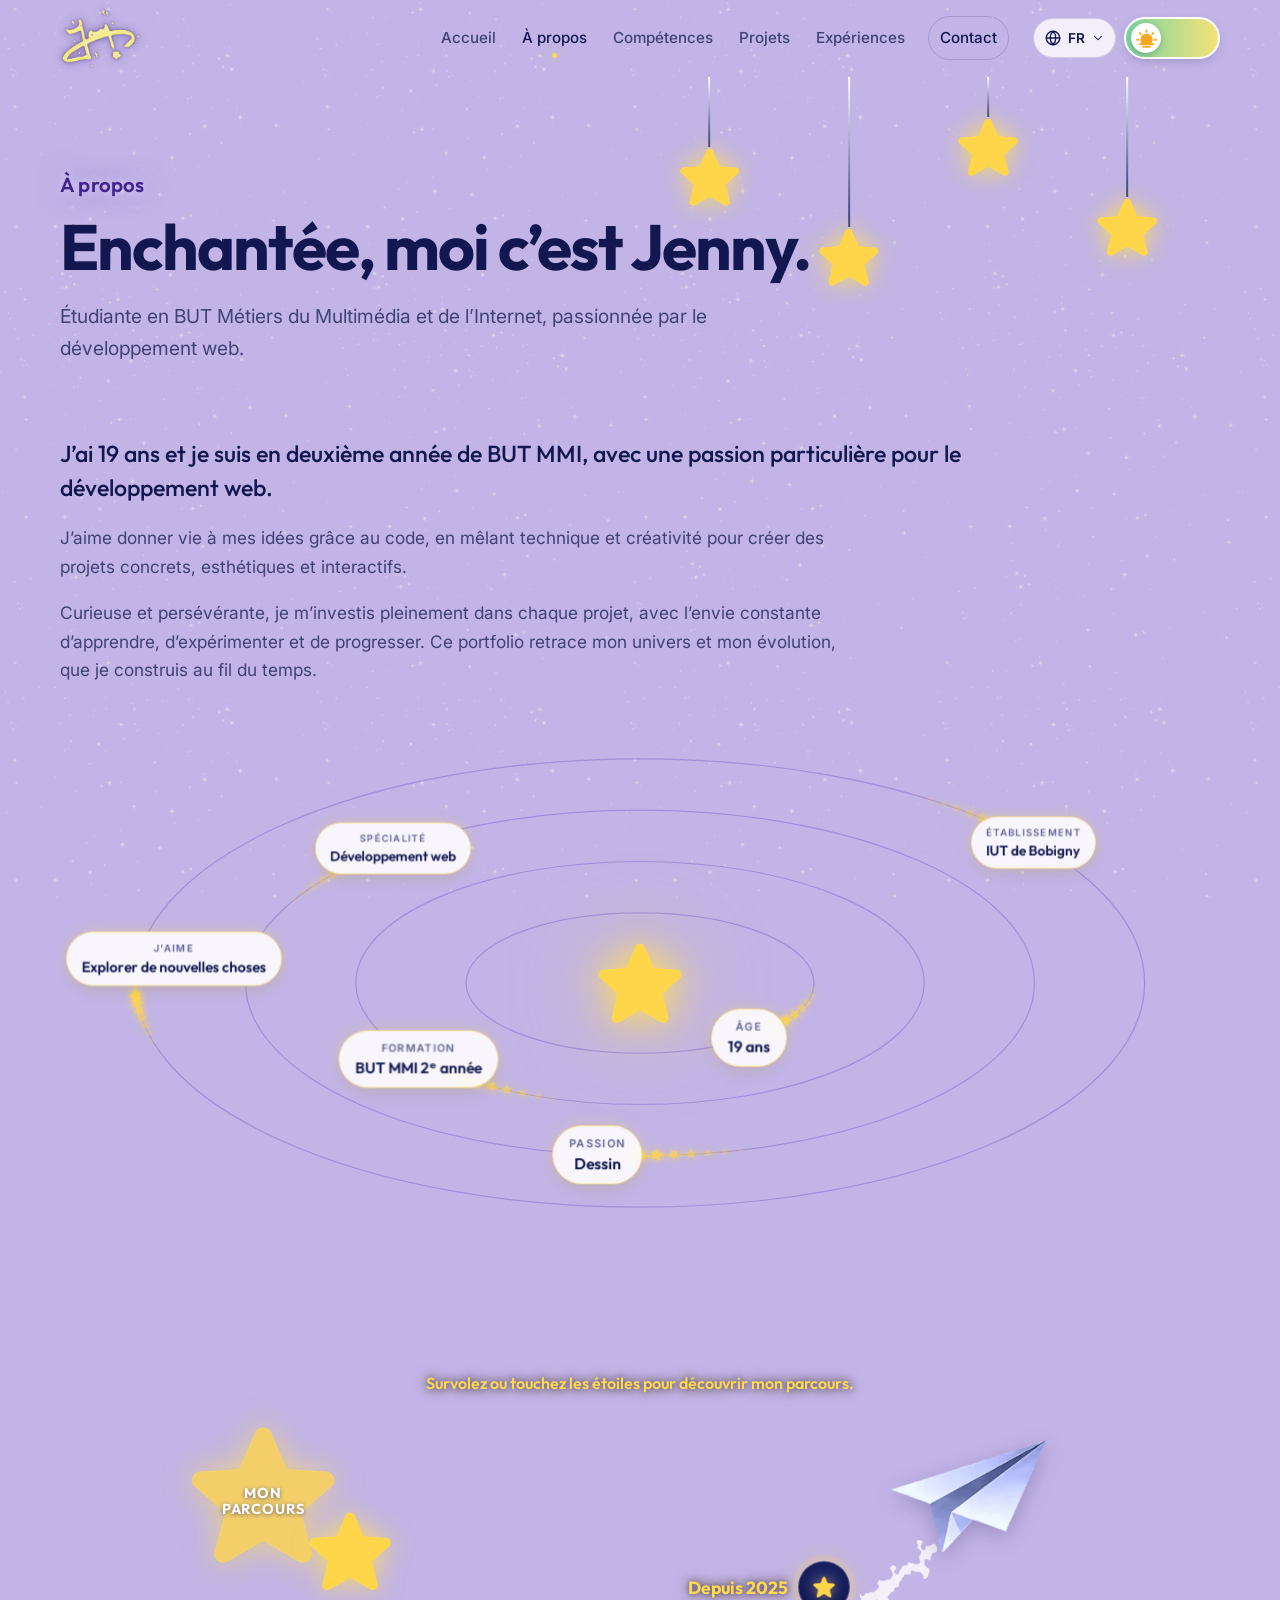
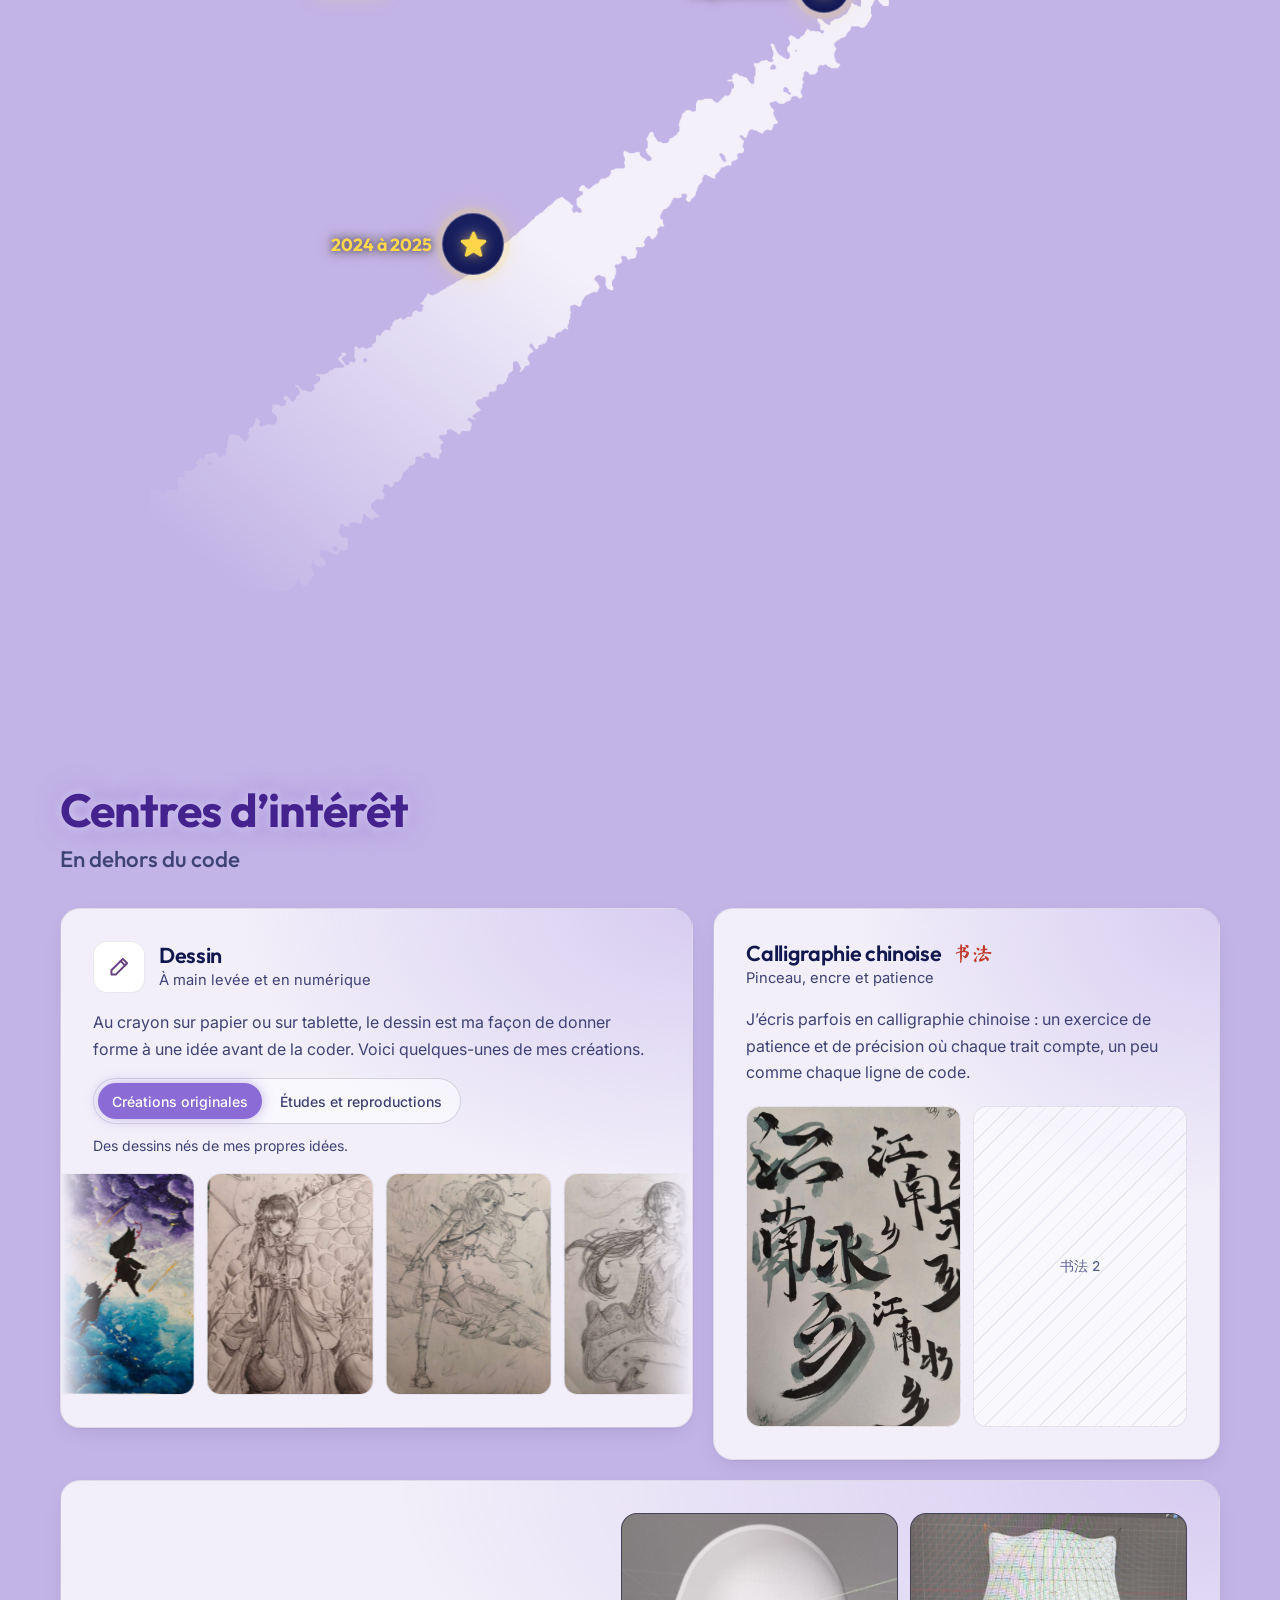
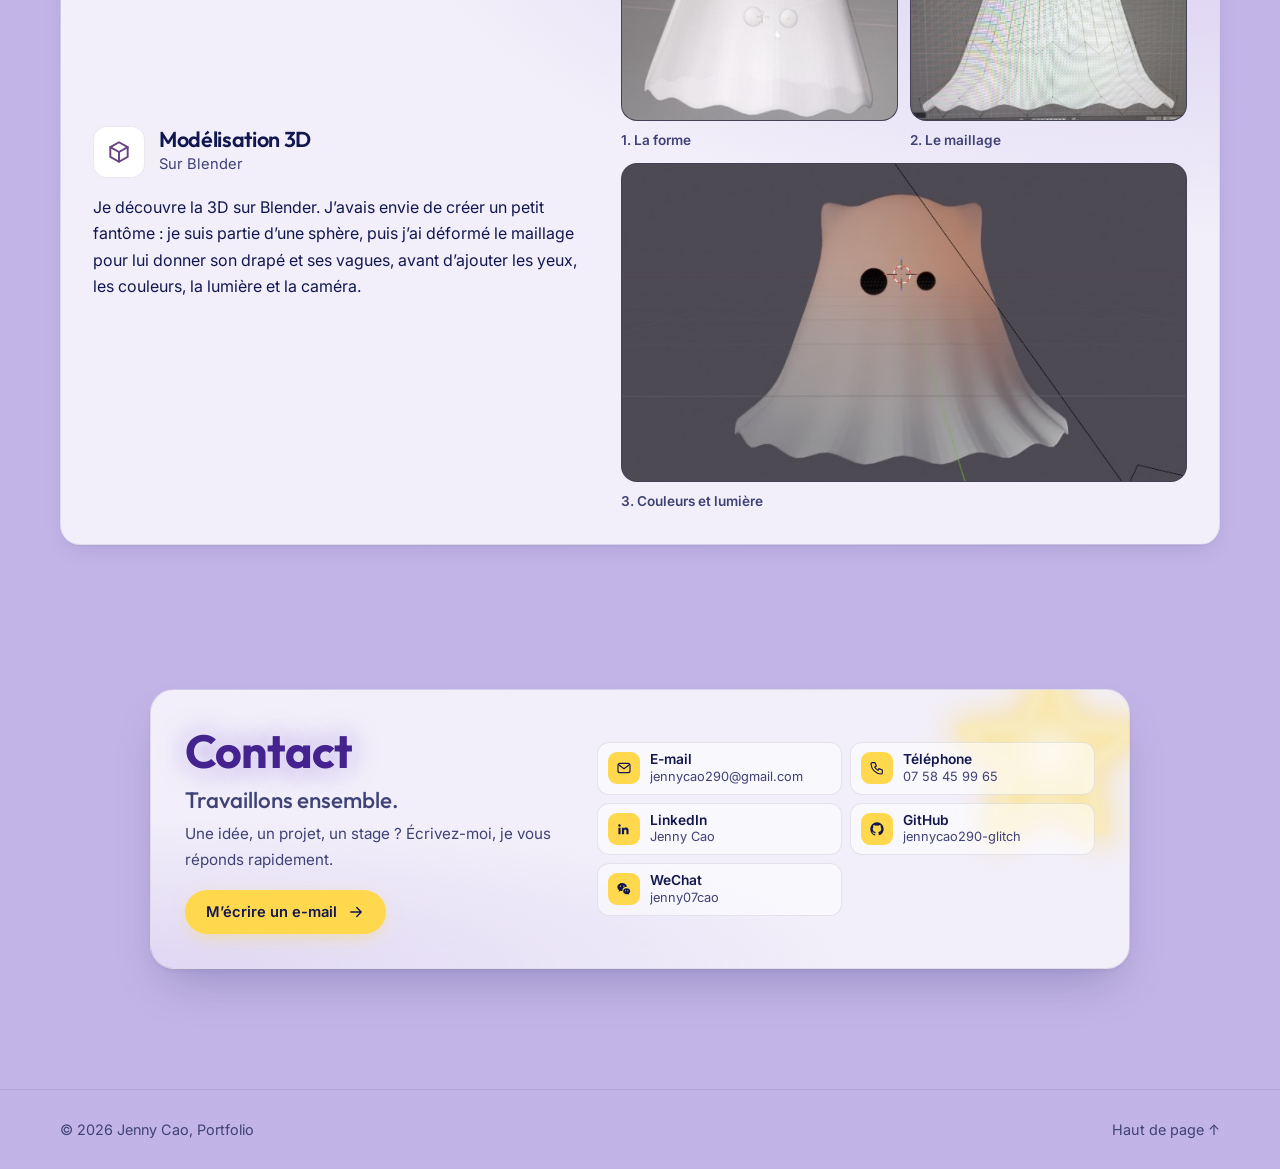
==== nouvportfolio/moi.html @ b8921e85 "first commit" ====
<!doctype html>
<html lang="fr" id="top">
<head>
<meta charset="utf-8">
<meta name="viewport" content="width=device-width, initial-scale=1">
<title data-i18n="title.moi">À propos | Jenny Cao</title>
<meta name="description" content="Qui est Jenny Cao : parcours, formation BUT MMI et motivations.">
<meta name="theme-color" content="#12184f">
<link rel="icon" href="images/favicon.svg" type="image/svg+xml">
<link rel="preconnect" href="https://fonts.googleapis.com"><link rel="preconnect" href="https://fonts.gstatic.com" crossorigin>
<link rel="stylesheet" href="https://fonts.googleapis.com/css2?family=Inter:wght@400;500;600&family=Outfit:wght@500;600;700&display=swap">
<link rel="stylesheet" href="https://fonts.googleapis.com/css2?family=Ma+Shan+Zheng&text=%E4%B9%A6%E6%B3%95&display=swap">
<link rel="stylesheet" href="css/base.css">
<link rel="stylesheet" href="css/a-propos-de-moi.css">
<script>try{var t=localStorage.getItem('jenny-theme');if(t)document.documentElement.setAttribute('data-theme',t)}catch(e){}</script>
</head>
<body>
<nav class="bottom-nav" aria-label="Menu"><a class="bn-home" href="index.html" aria-label="Accueil"><svg viewBox="0 0 24 24" aria-hidden="true"><path d="M3.5 11 12 4l8.5 7"/><path d="M5.5 9.5V20h5v-5.5h3V20h5V9.5"/></svg></a><a href="moi.html" aria-current=page><span data-i18n="nav.about">À propos</span></a><a href="competences.html"><span data-i18n="nav.skills">Compétences</span></a><a href="projets.html"><span data-i18n="nav.projects">Projets</span></a><a href="experiences.html"><span data-i18n="nav.xp">Expériences</span></a></nav><a class="skip" href="#contenu" data-i18n="a11y.skip">Aller au contenu</a>
<header class="site-header">
  <div class="container bar">
    <a class="brand" href="index.html" aria-label="Jenny Cao | accueil"><img class="logo" src="images/logo.png" alt="Jenny" width="72" height="53"><span class="brand-name sr">Jenny Cao</span><span class="brand-role" data-i18n="brand.role">Développeuse web</span></a>
    <nav class="nav" id="nav" aria-label="Navigation principale"><a href="index.html"><span data-i18n="nav.home">Accueil</span></a><a href="moi.html" aria-current="page"><span data-i18n="nav.about">À propos</span></a><a href="competences.html"><span data-i18n="nav.skills">Compétences</span></a><a href="projets.html"><span data-i18n="nav.projects">Projets</span></a><a href="experiences.html"><span data-i18n="nav.xp">Expériences</span></a><a class="nav-cta" href="#contact"><span data-i18n="nav.contact">Contact</span></a></nav>
    <div class="actions">
      <div class="lang">
        <button class="icon-btn lang-btn" type="button" aria-haspopup="true" aria-expanded="false" aria-label="Langue"><svg class="ic" viewBox="0 0 24 24" aria-hidden="true"><circle cx="12" cy="12" r="9"/><path d="M3 12h18M12 3c2.5 2.6 3.8 5.6 3.8 9s-1.3 6.4-3.8 9c-2.5-2.6-3.8-5.6-3.8-9S9.5 5.6 12 3Z"/></svg><span class="lang-code">FR</span><svg class="ic caret" viewBox="0 0 24 24" aria-hidden="true"><path d="m6 9 6 6 6-6"/></svg></button>
        <ul class="lang-menu" role="menu" hidden>
          <li role="none"><button type="button" role="menuitemradio" data-lang="fr" aria-checked="true">Français</button></li>
          <li role="none"><button type="button" role="menuitemradio" data-lang="en" aria-checked="false">English</button></li>
          <li role="none"><button type="button" role="menuitemradio" data-lang="zh" aria-checked="false">中文</button></li>
        </ul>
      </div>
      <button class="toggle theme-btn" type="button" aria-label="Changer de thème"><span class="knob"></span></button>
      <button class="icon-btn burger" type="button" aria-controls="nav" aria-expanded="false" aria-label="Menu"><span></span><span></span></button>
    </div>
  </div>
</header>
<main id="contenu">
<section class="page-head">
  <div class="hangs "><button class="hang" type="button" style="left:56%;--h:70px" aria-expanded="false" aria-label="Étoile 1"><span class="line"></span><img class="hs" src="images/etoile.png" alt="" aria-hidden="true"><span class="bubble" data-i18n="phrase.0">Le ciel est un programme infini dont les étoiles sont les lignes de code.</span></button><button class="hang" type="button" style="left:68%;--h:150px" aria-expanded="false" aria-label="Étoile 2"><span class="line"></span><img class="hs" src="images/etoile.png" alt="" aria-hidden="true"><span class="bubble" data-i18n="phrase.1">Au cœur du néant, une seule ligne de code suffit à donner naissance à l’infini.</span></button><button class="hang" type="button" style="left:80%;--h:40px" aria-expanded="false" aria-label="Étoile 3"><span class="line"></span><img class="hs" src="images/etoile.png" alt="" aria-hidden="true"><span class="bubble" data-i18n="phrase.2">Chaque étoile est un pixel dans le code de l’univers.</span></button><button class="hang" type="button" style="left:92%;--h:120px" aria-expanded="false" aria-label="Étoile 4"><span class="line"></span><img class="hs" src="images/etoile.png" alt="" aria-hidden="true"><span class="bubble" data-i18n="phrase.3">while (universe) { create_stars(); } La création n’a jamais cessé.</span></button></div>
  <div class="container">
    <p class="eyebrow"><span data-i18n="m.eyebrow">À propos</span></p>
    <h1><span data-i18n="m.title">Enchantée, moi c’est Jenny.</span></h1>
    <p class="lead"><span data-i18n="m.lead">Étudiante en BUT Métiers du Multimédia et de l’Internet, passionnée par le développement web.</span></p>
  </div>
</section>

<section class="section tight">
  <div class="container about">
    <div class="about-txt reveal">
      <p data-i18n="m.p1">J’ai 19 ans et je suis en deuxième année de BUT MMI, avec une passion particulière pour le développement web.</p>
      <p data-i18n="m.p2">J’aime donner vie à mes idées grâce au code, en mêlant technique et créativité pour créer des projets concrets, esthétiques et interactifs.</p>
      <p data-i18n="m.p3">Curieuse et persévérante, je m’investis pleinement dans chaque projet, avec l’envie constante d’apprendre, d’expérimenter et de progresser. Ce portfolio retrace mon univers et mon évolution, que je construis au fil du temps.</p>
      <div class="orbit-sys"><svg class="orbits" aria-hidden="true"></svg><img class="sun" src="images/etoile.png" alt="" aria-hidden="true"><ul class="orbiters"><li class="orbiter o0" data-o="0" data-p="0"><span data-i18n="m.f1l">Âge</span><strong data-i18n="m.f1v">19 ans</strong></li><li class="orbiter o1" data-o="1" data-p="1"><span data-i18n="m.f2l">Formation</span><strong data-i18n="m.f2v">BUT MMI 2ᵉ année</strong></li><li class="orbiter o2" data-o="2" data-p="2"><span data-i18n="m.f3l">Spécialité</span><strong data-i18n="m.f3v">Développement web</strong></li><li class="orbiter o3" data-o="3" data-p="3"><span data-i18n="m.f4l">Établissement</span><strong>IUT de Bobigny</strong></li><li class="orbiter o4" data-o="2" data-p="0.5"><span data-i18n="m.f5l">Passion</span><strong data-i18n="m.f5v">Dessin</strong></li><li class="orbiter o5" data-o="3" data-p="1.5"><span data-i18n="m.f6l">J’aime</span><strong data-i18n="m.f6v">Explorer de nouvelles choses</strong></li></ul></div>
    </div>
  </div>
</section>

<section class="section parcours">
  <div class="container">
    <p class="scene-hint reveal"><span data-i18n="m.hint">Survolez ou touchez les étoiles pour découvrir mon parcours.</span></p>
    <div class="scene reveal">
      <div class="stage">
      <img class="trail" src="images/fumee.png" alt="" aria-hidden="true">
      <div class="big-star" aria-hidden="true"><img src="images/etoile.png" alt=""><span><span data-i18n="m.ph2">Mon<br>parcours</span></span></div>
      <img class="deco" src="images/etoile.png" alt="" aria-hidden="true">
      <button class="stop s1" type="button" aria-expanded="false" aria-controls="pop1"><span class="dot"><img class="ic-star" src="images/etoile.png" alt="" aria-hidden="true"></span><em>2024 à 2025</em></button>
      <button class="stop s2" type="button" aria-expanded="false" aria-controls="pop2"><span class="dot"><img class="ic-star" src="images/etoile.png" alt="" aria-hidden="true"></span><em><span data-i18n="m.d1">Depuis 2025</span></em></button>
      <img class="plane" src="images/avion.png" alt="" aria-hidden="true">
      </div>

      <article class="pop p1" id="pop1">
        <img class="pop-img" src="images/lycee.jpg" alt="Lycée Saint-Benoist de l’Europe" loading="lazy">
        <div class="pop-card">
          <p class="t-date">2024 à 2025</p>
          <h3><span data-i18n="m.e2t">Baccalauréat STMG, spécialité SIG</span></h3>
          <p class="t-place">Lycée Saint-Benoist de l’Europe</p>
          <p data-i18n="m.e2d">Une première approche du développement, des bases de données et des systèmes informatiques, complétée par la découverte du management et de la gestion d’entreprise.</p>
          <a class="link" href="https://www.saintbenoist.fr/" target="_blank" rel="noopener"><span data-i18n="m.site2">Site du lycée</span><svg class="ic" viewBox="0 0 24 24" aria-hidden="true"><path d="M14 4h6v6M20 4l-9 9M18 14v5a1 1 0 0 1-1 1H5a1 1 0 0 1-1-1V7a1 1 0 0 1 1-1h5"/></svg></a>
        </div>
      </article>
      <article class="pop p2" id="pop2">
        <img class="pop-img" src="images/universite.jpg" alt="Campus de l’IUT de Bobigny" loading="lazy">
        <div class="pop-card">
          <p class="t-date"><span data-i18n="m.d1b">Depuis 2025</span></p>
          <h3><span data-i18n="m.e1t">BUT MMI, parcours Développement web</span></h3>
          <p class="t-place">IUT de Bobigny · Université Sorbonne Paris Nord</p>
          <p data-i18n="m.e1d">Du code aux pixels, le BUT MMI explore le développement web, le design et la création numérique pour transformer des idées en expériences interactives. Je me spécialise aujourd’hui dans le parcours Développement web.</p>
          <a class="link" href="https://mmi.iut-bobigny.univ-paris13.fr/site/" target="_blank" rel="noopener"><span data-i18n="m.site">Site de la formation</span><svg class="ic" viewBox="0 0 24 24" aria-hidden="true"><path d="M14 4h6v6M20 4l-9 9M18 14v5a1 1 0 0 1-1 1H5a1 1 0 0 1-1-1V7a1 1 0 0 1 1-1h5"/></svg></a>
        </div>
      </article>
    </div>
  </div>
</section>

<section class="section" id="interets">
  <div class="container">
    <div class="sec-head reveal">
      <p class="eyebrow"><span data-i18n="i.eye">Centres d’intérêt</span></p>
      <h2><span data-i18n="i.h">En dehors du code</span></h2>
    </div>
    <div class="hobbies">
      <article class="card hobby reveal">
        <div class="hb-head">
          <span class="hb-ico pencil" aria-hidden="true"><svg viewBox="0 0 24 24"><path d="M15.5 4.5l4 4L9 19H5v-4L15.5 4.5Z"/><path d="M13.5 6.5l4 4"/></svg></span>
          <div><h3><span data-i18n="i.d1t">Dessin</span></h3><p class="muted"><span data-i18n="i.d1s">À main levée et en numérique</span></p></div>
        </div>
        <p data-i18n="i.d1p">Au crayon sur papier ou sur tablette, le dessin est ma façon de donner forme à une idée avant de la coder. Voici quelques-unes de mes créations.</p>
        <div class="draw-tabs" role="tablist" aria-label="Catégories de dessins">
          <button type="button" role="tab" aria-selected="true" data-cat="orig"><span data-i18n="i.cat1">Créations originales</span></button>
          <button type="button" role="tab" aria-selected="false" data-cat="etude"><span data-i18n="i.cat2">Études et reproductions</span></button>
        </div>
        <p class="draw-note muted" data-for="orig"><span data-i18n="i.n1">Des dessins nés de mes propres idées.</span></p>
        <p class="draw-note muted" data-for="etude" hidden><span data-i18n="i.n2">Des dessins refaits d’après des œuvres trouvées en ligne, pour m’entraîner.</span></p>
        <div class="marquee" data-cat="orig"><div class="mq-track"><figure class="art"><span class="art-ph">Création 1</span><img src="images/dessins/originaux/dessin-1.jpg" alt="Création 1" loading="lazy" onerror="this.remove()"></figure><figure class="art"><span class="art-ph">Création 2</span><img src="images/dessins/originaux/dessin-2.jpg" alt="Création 2" loading="lazy" onerror="this.remove()"></figure><figure class="art"><span class="art-ph">Création 3</span><img src="images/dessins/originaux/dessin-3.jpg" alt="Création 3" loading="lazy" onerror="this.remove()"></figure><figure class="art"><span class="art-ph">Création 4</span><img src="images/dessins/originaux/dessin-4.jpg" alt="Création 4" loading="lazy" onerror="this.remove()"></figure><figure class="art"><span class="art-ph">Création 5</span><img src="images/dessins/originaux/dessin-5.jpg" alt="Création 5" loading="lazy" onerror="this.remove()"></figure><figure class="art"><span class="art-ph">Création 6</span><img src="images/dessins/originaux/dessin-6.jpg" alt="Création 6" loading="lazy" onerror="this.remove()"></figure><figure class="art"><span class="art-ph">Création 7</span><img src="images/dessins/originaux/dessin-7.jpg" alt="Création 7" loading="lazy" onerror="this.remove()"></figure><figure class="art"><span class="art-ph">Création 8</span><img src="images/dessins/originaux/dessin-8.jpg" alt="Création 8" loading="lazy" onerror="this.remove()"></figure><figure class="art"><span class="art-ph">Création 9</span><img src="images/dessins/originaux/dessin-9.jpg" alt="Création 9" loading="lazy" onerror="this.remove()"></figure><figure class="art"><span class="art-ph">Création 10</span><img src="images/dessins/originaux/dessin-10.jpg" alt="Création 10" loading="lazy" onerror="this.remove()"></figure><figure class="art"><span class="art-ph">Création 11</span><img src="images/dessins/originaux/dessin-11.jpg" alt="Création 11" loading="lazy" onerror="this.remove()"></figure><figure class="art"><span class="art-ph">Création 12</span><img src="images/dessins/originaux/dessin-12.jpg" alt="Création 12" loading="lazy" onerror="this.remove()"></figure><figure class="art"><span class="art-ph">Création 13</span><img src="images/dessins/originaux/dessin-13.jpg" alt="Création 13" loading="lazy" onerror="this.remove()"></figure></div></div>
        <div class="marquee" data-cat="etude" hidden><div class="mq-track"><figure class="art"><span class="art-ph">Étude 1</span><img src="images/dessins/etudes/dessin-1.jpg" alt="Étude 1" loading="lazy" onerror="this.remove()"></figure><figure class="art"><span class="art-ph">Étude 2</span><img src="images/dessins/etudes/dessin-2.jpg" alt="Étude 2" loading="lazy" onerror="this.remove()"></figure><figure class="art"><span class="art-ph">Étude 3</span><img src="images/dessins/etudes/dessin-3.jpg" alt="Étude 3" loading="lazy" onerror="this.remove()"></figure><figure class="art"><span class="art-ph">Étude 4</span><img src="images/dessins/etudes/dessin-4.jpg" alt="Étude 4" loading="lazy" onerror="this.remove()"></figure><figure class="art"><span class="art-ph">Étude 5</span><img src="images/dessins/etudes/dessin-5.jpg" alt="Étude 5" loading="lazy" onerror="this.remove()"></figure><figure class="art"><span class="art-ph">Étude 6</span><img src="images/dessins/etudes/dessin-6.jpg" alt="Étude 6" loading="lazy" onerror="this.remove()"></figure><figure class="art"><span class="art-ph">Étude 7</span><img src="images/dessins/etudes/dessin-7.jpg" alt="Étude 7" loading="lazy" onerror="this.remove()"></figure><figure class="art"><span class="art-ph">Étude 8</span><img src="images/dessins/etudes/dessin-8.jpg" alt="Étude 8" loading="lazy" onerror="this.remove()"></figure></div></div>
      </article>
      <article class="card hobby callig reveal">
        <div class="hb-head">
          <div><h3><span data-i18n="i.c1t">Calligraphie chinoise</span> <span class="zh-t" lang="zh">书法</span></h3><p class="muted"><span data-i18n="i.c1s">Pinceau, encre et patience</span></p></div>
        </div>
        <p data-i18n="i.c1p">J’écris parfois en calligraphie chinoise : un exercice de patience et de précision où chaque trait compte, un peu comme chaque ligne de code.</p>
        <div class="arts two"><figure class="art"><span class="art-ph">书法 1</span><img src="images/calligraphie/calligraphie-1.jpg" alt="Calligraphie 1" loading="lazy" onerror="this.remove()"></figure><figure class="art"><span class="art-ph">书法 2</span><img src="images/calligraphie/calligraphie-2.jpg" alt="Calligraphie 2" loading="lazy" onerror="this.remove()"></figure></div>
        <span class="big-zh" aria-hidden="true">书法</span>
      </article>
      <article class="card hobby b3d reveal">
        <div class="b3d-txt">
          <div class="hb-head">
            <span class="hb-ico cube" aria-hidden="true"><svg viewBox="0 0 24 24"><path d="M12 3 20 7.5v9L12 21l-8-4.5v-9L12 3Z"/><path d="M4 7.5 12 12l8-4.5M12 12v9"/></svg></span>
            <div><h3><span data-i18n="i.b1t">Modélisation 3D</span></h3><p class="muted"><span data-i18n="i.b1s">Sur Blender</span></p></div>
          </div>
          <p data-i18n="i.b1p">Je découvre la 3D sur Blender. J’avais envie de créer un petit fantôme : je suis partie d’une sphère, puis j’ai déformé le maillage pour lui donner son drapé et ses vagues, avant d’ajouter les yeux, les couleurs, la lumière et la caméra.</p>
          <ul class="tool-list"></ul>
        </div>
        <div class="b3d-gal">
          <figure class="b3d-step"><div class="art"><img src="images/3d/etape-forme.jpg" alt="Première forme du fantôme sur Blender" loading="lazy"></div><figcaption><span data-i18n="i.b3s1">1. La forme</span></figcaption></figure>
          <figure class="b3d-step"><div class="art"><img src="images/3d/etape-maillage.jpg" alt="Maillage du fantôme en mode édition" loading="lazy"></div><figcaption><span data-i18n="i.b3s2">2. Le maillage</span></figcaption></figure>
          <figure class="b3d-step"><div class="art"><img src="images/3d/fantome.jpg" alt="Petit fantôme modélisé sur Blender" loading="lazy"></div><figcaption><span data-i18n="i.b3s3">3. Couleurs et lumière</span></figcaption></figure>
        </div>
      </article>
    </div>
  </div>
</section>
<section class="section contact reveal" id="contact" aria-labelledby="contact-t">
  <div class="container contact-box">
    <div class="contact-intro">
      <p class="eyebrow"><span data-i18n="c.eyebrow">Contact</span></p>
      <h2 id="contact-t"><span data-i18n="c.title">Travaillons ensemble.</span></h2>
      <p class="muted"><span data-i18n="c.lead">Une idée, un projet, un stage ? Écrivez-moi, je vous réponds rapidement.</span></p>
      <a class="btn btn-primary" href="mailto:jennycao290@gmail.com"><span data-i18n="c.cta">M’écrire un e-mail</span><svg class="ic" viewBox="0 0 24 24" aria-hidden="true"><path d="M5 12h14M13 6l6 6-6 6"/></svg></a>
    </div>
    <div class="contact-list"><a class="c-item" href="mailto:jennycao290@gmail.com"><span class="c-ico"><svg viewBox="0 0 24 24" fill="none" stroke="currentColor" stroke-width="1.8" stroke-linecap="round" stroke-linejoin="round" aria-hidden="true"><rect x="3" y="5" width="18" height="14" rx="3"/><path d="m4 7 8 6 8-6"/></svg></span><span class="c-tx"><b data-i18n="c.mail">E-mail</b><span>jennycao290@gmail.com</span></span><span class="c-go"><svg class="ic" viewBox="0 0 24 24" aria-hidden="true"><path d="M5 12h14M13 6l6 6-6 6"/></svg></span></a><a class="c-item" href="tel:+33758459965"><span class="c-ico"><svg viewBox="0 0 24 24" fill="none" stroke="currentColor" stroke-width="1.8" stroke-linecap="round" stroke-linejoin="round" aria-hidden="true"><path d="M5 4h4l2 5-2.5 1.5a11 11 0 0 0 5 5L15 13l5 2v4a2 2 0 0 1-2 2A16 16 0 0 1 3 6a2 2 0 0 1 2-2Z"/></svg></span><span class="c-tx"><b data-i18n="c.tel">Téléphone</b><span>07 58 45 99 65</span></span><span class="c-go"><svg class="ic" viewBox="0 0 24 24" aria-hidden="true"><path d="M5 12h14M13 6l6 6-6 6"/></svg></span></a><a class="c-item" href="https://www.linkedin.com/in/jenny-cao-225264cj0" target="_blank" rel="noopener"><span class="c-ico"><svg viewBox="0 0 24 24" fill="currentColor" aria-hidden="true"><path d="M5.2 8.6a1.9 1.9 0 1 0 0-3.8 1.9 1.9 0 0 0 0 3.8ZM3.6 10h3.2v10H3.6V10Zm5.2 0h3v1.4c.5-.9 1.6-1.7 3.2-1.7 3.2 0 3.8 2.1 3.8 4.9V20h-3.2v-4.8c0-1.2 0-2.6-1.6-2.6s-1.9 1.2-1.9 2.5V20H8.8V10Z"/></svg></span><span class="c-tx"><b>LinkedIn</b><span>Jenny Cao</span></span><span class="c-go"><svg class="ic" viewBox="0 0 24 24" aria-hidden="true"><path d="M5 12h14M13 6l6 6-6 6"/></svg></span></a><a class="c-item" href="https://github.com/jennycao290-glitch" target="_blank" rel="noopener"><span class="c-ico"><svg viewBox="0 0 24 24" fill="currentColor" aria-hidden="true"><path d="M12 2C6.5 2 2 6.6 2 12.2c0 4.5 2.9 8.3 6.8 9.7.5.1.7-.2.7-.5v-1.7c-2.8.6-3.4-1.4-3.4-1.4-.5-1.2-1.1-1.5-1.1-1.5-.9-.6.1-.6.1-.6 1 .1 1.5 1 1.5 1 .9 1.6 2.4 1.1 3 .8.1-.7.4-1.1.6-1.4-2.2-.3-4.6-1.1-4.6-5 0-1.1.4-2 1-2.7-.1-.3-.4-1.3.1-2.7 0 0 .8-.3 2.8 1a9.5 9.5 0 0 1 5 0c1.9-1.3 2.8-1 2.8-1 .5 1.4.2 2.4.1 2.7.6.7 1 1.6 1 2.7 0 3.9-2.4 4.7-4.6 5 .4.3.7.9.7 1.8v2.6c0 .3.2.6.7.5A10.2 10.2 0 0 0 22 12.2C22 6.6 17.5 2 12 2Z"/></svg></span><span class="c-tx"><b>GitHub</b><span>jennycao290-glitch</span></span><span class="c-go"><svg class="ic" viewBox="0 0 24 24" aria-hidden="true"><path d="M5 12h14M13 6l6 6-6 6"/></svg></span></a><div class="c-item"><span class="c-ico"><svg viewBox="0 0 24 24" fill="currentColor" aria-hidden="true"><path d="M9.2 3C5.2 3 2 5.7 2 9.1c0 1.9 1 3.6 2.6 4.7L4 16l2.5-1.3c.8.2 1.7.4 2.7.4h.6c-.1-.4-.2-.8-.2-1.2 0-3 2.8-5.4 6.2-5.4h.6C15.9 5 12.9 3 9.2 3Zm-2.6 3.8a.9.9 0 1 1 0 1.8.9.9 0 0 1 0-1.8Zm5.2 0a.9.9 0 1 1 0 1.8.9.9 0 0 1 0-1.8ZM16 10.8c-3 0-5.3 2-5.3 4.5s2.4 4.5 5.3 4.5c.7 0 1.3-.1 1.9-.3l2 1-.5-1.8c1.2-.8 1.9-2 1.9-3.4 0-2.5-2.3-4.5-5.3-4.5Zm-1.8 2.9a.8.8 0 1 1 0 1.6.8.8 0 0 1 0-1.6Zm3.6 0a.8.8 0 1 1 0 1.6.8.8 0 0 1 0-1.6Z"/></svg></span><span class="c-tx"><b>WeChat</b><span>jenny07cao</span></span></div></div>
  </div>
</section>
</main>
<footer class="site-footer">
  <div class="container foot">
    <p><span data-i18n="f.copy">© 2026 Jenny Cao, Portfolio</span></p>
    <a class="to-top" href="#top"><span data-i18n="f.top">Haut de page</span> ↑</a>
  </div>
</footer>
<script src="js/i18n.js"></script>
<script src="js/main.js"></script>
</body>
</html>
---- nouvportfolio/css/base.css ----
/* =========================================================
   base.css — styles communs à toutes les pages
   Thème : le ciel de Jenny. Jour = lavande lumineuse,
   nuit = bleu nuit profond. Les étoiles jaunes servent d’accent.
   ========================================================= */

/* ---------- Variables (mode jour) ---------- */
:root{
  --sky-1:#9d8fc2; --sky-2:#cfc7e6; --bg:#f6f4fb;
  --surface:rgba(255,255,255,.78); --surface-2:rgba(255,255,255,.55); --surface-solid:#ffffff;
  --border:rgba(18,24,79,.09); --border-2:rgba(18,24,79,.16);
  --ink:#12184f; --muted:#4b5180; --soft:#7a7fa6;
  --star:#ffd84d; --star-ink:#12184f; --star-glow:rgba(255,216,77,.55);
  --accent:#6b4283; --accent-2:#8b6bd6;
  --shadow:0 1px 2px rgba(18,24,79,.05),0 8px 24px -8px rgba(18,24,79,.14);
  --shadow-lg:0 2px 4px rgba(18,24,79,.05),0 24px 48px -16px rgba(18,24,79,.25);
  --stars-op:.35; --header:rgba(246,244,251,.72);
  --code-bg:#12184f; --code-ink:#e8eaff;
  --f-d:'Outfit',system-ui,'Segoe UI',sans-serif;
  --f-b:'Inter',system-ui,'Segoe UI',sans-serif;
  --radius:20px; --radius-sm:12px;
  --container:1160px;
  color-scheme:light;
}
/* ---------- Mode nuit ---------- */
@media (prefers-color-scheme:dark){
  :root:not([data-theme="light"]){
    --sky-1:#0c1146; --sky-2:#1b2163; --bg:#0d1240;
    --surface:rgba(255,255,255,.06); --surface-2:rgba(255,255,255,.04); --surface-solid:#161c56;
    --border:rgba(255,255,255,.1); --border-2:rgba(255,255,255,.18);
    --ink:#eef0ff; --muted:#b4bbe6; --soft:#8890c4;
    --accent:#c6b2ff; --accent-2:#a58bff;
    --shadow:0 1px 2px rgba(0,0,0,.25),0 10px 30px -10px rgba(0,0,0,.5);
    --shadow-lg:0 2px 4px rgba(0,0,0,.25),0 28px 56px -18px rgba(0,0,0,.6);
    --stars-op:.9; --header:rgba(13,18,64,.7);
    --code-bg:#080c33; color-scheme:dark;
  }
}
:root[data-theme="dark"]{
  --sky-1:#0c1146; --sky-2:#1b2163; --bg:#0d1240;
  --surface:rgba(255,255,255,.06); --surface-2:rgba(255,255,255,.04); --surface-solid:#161c56;
  --border:rgba(255,255,255,.1); --border-2:rgba(255,255,255,.18);
  --ink:#eef0ff; --muted:#b4bbe6; --soft:#8890c4;
  --accent:#c6b2ff; --accent-2:#a58bff;
  --shadow:0 1px 2px rgba(0,0,0,.25),0 10px 30px -10px rgba(0,0,0,.5);
  --shadow-lg:0 2px 4px rgba(0,0,0,.25),0 28px 56px -18px rgba(0,0,0,.6);
  --stars-op:.9; --header:rgba(13,18,64,.7);
  --code-bg:#080c33; color-scheme:dark;
}

/* ---------- Base ---------- */
*,*::before,*::after{box-sizing:border-box}
*{margin:0}
html{scroll-behavior:smooth;scroll-padding-top:88px;-webkit-text-size-adjust:100%}
body{
  min-height:100vh;overflow-x:hidden;
  font:400 16px/1.65 var(--f-b);color:var(--ink);
  background:var(--bg) linear-gradient(180deg,var(--sky-1) 0,var(--sky-2) 520px,var(--bg) 1000px) no-repeat;
  -webkit-font-smoothing:antialiased;
  transition:background-color .4s,color .4s;
}
body::before{ /* ciel étoilé */
  content:"";position:fixed;inset:0;z-index:-1;pointer-events:none;
  background:url(../images/fond-etoiles.png) repeat 0 0/620px auto;
  opacity:var(--stars-op);
  -webkit-mask-image:linear-gradient(#000 0,#000 45%,transparent 95%);
          mask-image:linear-gradient(#000 0,#000 45%,transparent 95%);
  transition:opacity .4s;
}
img{max-width:100%;display:block}
a{color:inherit;text-decoration:none}
button{font:inherit;color:inherit}
h1,h2,h3,h4{font-family:var(--f-d);font-weight:600;line-height:1.15;letter-spacing:-.015em}
h1{font-size:clamp(2.3rem,5.2vw,4rem);font-weight:700;letter-spacing:-.03em}
h2{font-size:clamp(1.6rem,3vw,2.25rem)}
h3{font-size:1.2rem}
p{text-wrap:pretty}
em{font-style:normal}
:focus-visible{outline:2px solid var(--accent-2);outline-offset:3px;border-radius:8px}
::selection{background:var(--star);color:var(--star-ink)}

.container{width:min(var(--container),100% - 48px);margin-inline:auto}
.muted{color:var(--muted)}
.section{padding:clamp(56px,8vw,96px) 0}
.section.tight{padding-top:8px}

.skip{position:absolute;left:16px;top:-60px;z-index:100;background:var(--star);color:var(--star-ink);padding:10px 16px;border-radius:10px;font-weight:600}
.skip:focus{top:12px}

/* icônes */
.ic{width:18px;height:18px;flex:none;fill:none;stroke:currentColor;stroke-width:1.8;stroke-linecap:round;stroke-linejoin:round}
.ic-star{width:1em;height:1em;flex:none;object-fit:contain;filter:drop-shadow(0 0 6px var(--star-glow))}

/* ---------- Petits éléments ---------- */
.eyebrow{display:inline-flex;align-items:center;gap:.55rem;margin-bottom:14px;
  font:600 .78rem/1 var(--f-b);letter-spacing:.14em;text-transform:uppercase;color:var(--muted)}
.lead{font-size:clamp(1.05rem,1.6vw,1.2rem);color:var(--muted);max-width:60ch}
.sec-head{margin-bottom:36px}

.btn{display:inline-flex;align-items:center;justify-content:center;gap:.6rem;height:50px;padding:0 24px;border-radius:999px;
  font:600 .98rem var(--f-b);border:1px solid transparent;cursor:pointer;transition:transform .2s,box-shadow .2s,background .2s,border-color .2s}
.btn .ic{transition:transform .2s}
.btn:hover .ic{transform:translateX(3px)}
.btn-primary{background:var(--star);color:var(--star-ink);box-shadow:0 6px 20px -6px var(--star-glow)}
.btn-primary:hover{transform:translateY(-1px);box-shadow:0 10px 28px -6px var(--star-glow)}
.btn-ghost{background:var(--surface);border-color:var(--border-2);backdrop-filter:blur(8px)}
.btn-ghost:hover{border-color:var(--ink)}
.btn.full{width:100%}

.link{display:inline-flex;align-items:center;gap:.4rem;font-weight:600;color:var(--accent);border-bottom:1px solid transparent;transition:border-color .2s}
.link:hover{border-color:currentColor}
.link .ic{width:15px;height:15px}

.card{background:var(--surface);border:1px solid var(--border);border-radius:var(--radius);box-shadow:var(--shadow);
  backdrop-filter:blur(14px);-webkit-backdrop-filter:blur(14px)}

.pills{display:flex;flex-wrap:wrap;gap:10px;padding:0;list-style:none}
.pills li{padding:8px 16px;border-radius:999px;background:var(--surface);border:1px solid var(--border-2);font-weight:500;font-size:.95rem}
.pills.sm li{padding:5px 12px;font-size:.85rem}

.todo{display:inline-block;padding:1px 10px;border:1px dashed var(--border-2);border-radius:999px;font-size:.82rem;color:var(--soft);font-weight:500}

/* ---------- En-tête ---------- */
.site-header{position:sticky;top:0;z-index:50;transition:background .3s,box-shadow .3s,border-color .3s;border-bottom:1px solid transparent}
.site-header.scrolled{background:var(--header);backdrop-filter:blur(16px) saturate(1.4);-webkit-backdrop-filter:blur(16px) saturate(1.4);border-color:var(--border)}
.bar{height:76px;display:flex;align-items:center;gap:24px}
.brand{display:flex;align-items:center;gap:10px;font:700 1.18rem var(--f-d);letter-spacing:-.01em;margin-right:auto}
.brand .logo{width:30px;height:30px;object-fit:contain;filter:drop-shadow(0 0 8px var(--star-glow));transition:transform .5s}
.brand:hover .logo{transform:rotate(72deg)}
.brand-role{font:500 .8rem var(--f-b);color:var(--muted);padding-left:10px;border-left:1px solid var(--border-2)}
.nav{display:flex;align-items:center;gap:4px}
.nav a{position:relative;padding:8px 14px;border-radius:999px;font-weight:500;font-size:.95rem;color:var(--muted);transition:color .2s,background .2s}
.nav a:hover{color:var(--ink);background:var(--surface-2)}
.nav a[aria-current="page"]{color:var(--ink)}
.nav a[aria-current="page"]::after{content:"";position:absolute;left:50%;bottom:1px;width:5px;height:5px;margin-left:-2.5px;border-radius:50%;background:var(--star);box-shadow:0 0 8px var(--star-glow)}
.nav .nav-cta{margin-left:8px;color:var(--ink);border:1px solid var(--border-2)}
.actions{display:flex;align-items:center;gap:8px}
.icon-btn{height:40px;min-width:40px;display:inline-flex;align-items:center;justify-content:center;gap:6px;padding:0 10px;border-radius:999px;
  border:1px solid var(--border-2);background:var(--surface);cursor:pointer;transition:border-color .2s,background .2s}
.icon-btn:hover{border-color:var(--ink)}
.lang-code{font-weight:600;font-size:.85rem}
.caret{width:14px;height:14px;transition:transform .2s}
.lang-btn[aria-expanded="true"] .caret{transform:rotate(180deg)}
.lang{position:relative}
.lang-menu{position:absolute;right:0;top:calc(100% + 8px);min-width:150px;padding:6px;list-style:none;background:var(--surface-solid);
  border:1px solid var(--border);border-radius:14px;box-shadow:var(--shadow-lg)}
.lang-menu[hidden]{display:none}
.lang-menu button{width:100%;display:flex;justify-content:space-between;border:0;background:none;padding:9px 12px;border-radius:9px;cursor:pointer;font-weight:500;text-align:left}
.lang-menu button:hover{background:var(--surface-2);background:color-mix(in srgb,var(--star) 22%,transparent)}
.lang-menu button[aria-checked="true"]::after{content:"✓";color:var(--accent)}
/* interrupteur jour / nuit (celui de la première version) */
.toggle{position:relative;flex:none;width:96px;height:42px;padding:0;border-radius:999px;border:2px solid #fff;cursor:pointer;
  background:linear-gradient(90deg,#7ad7a0,#f5e27a);box-shadow:0 4px 14px -6px rgba(18,24,79,.35);transition:background .4s}
.toggle .knob{position:absolute;top:4px;left:5px;width:30px;height:30px;border-radius:50%;background:#fff;display:grid;place-items:center;
  box-shadow:0 2px 6px rgba(18,24,79,.25);transition:left .35s cubic-bezier(.4,1.3,.6,1)}
.toggle .knob::before{content:"";width:21px;height:21px;background:url(../images/soleil.png) center/contain no-repeat}
:root[data-theme="dark"] .toggle{background:linear-gradient(90deg,#1d2260,#3a4a9a);border-color:rgba(255,255,255,.85)}
:root[data-theme="dark"] .toggle .knob{left:57px}
:root[data-theme="dark"] .toggle .knob::before{background-image:url(../images/lune.png)}
@media (prefers-color-scheme:dark){
  :root:not([data-theme="light"]) .toggle{background:linear-gradient(90deg,#1d2260,#3a4a9a);border-color:rgba(255,255,255,.85)}
  :root:not([data-theme="light"]) .toggle .knob{left:57px}
  :root:not([data-theme="light"]) .toggle .knob::before{background-image:url(../images/lune.png)}
}
@media (max-width:600px){
  .toggle{width:72px;height:38px}
  .toggle .knob{top:3px;left:4px;width:28px;height:28px}
  :root[data-theme="dark"] .toggle .knob{left:36px}
  .toggle .knob::before{width:19px;height:19px}
}
@media (max-width:600px) and (prefers-color-scheme:dark){:root:not([data-theme="light"]) .toggle .knob{left:36px}}
.burger{display:none;flex-direction:column;gap:5px;width:40px;padding:0}
.burger span{display:block;width:16px;height:1.6px;background:currentColor;border-radius:2px;transition:transform .25s}
.site-header.open .burger span:first-child{transform:translateY(3.3px) rotate(45deg)}
.site-header.open .burger span:last-child{transform:translateY(-3.3px) rotate(-45deg)}

@media (max-width:1100px){
  .brand-role{display:none}
  .burger{display:inline-flex}
  .nav{position:absolute;left:12px;right:12px;top:76px;flex-direction:column;align-items:stretch;gap:2px;padding:10px;
    background:var(--surface-solid);border:1px solid var(--border);border-radius:18px;box-shadow:var(--shadow-lg);
    opacity:0;visibility:hidden;transform:translateY(-8px);transition:opacity .2s,transform .2s,visibility 0s .2s}
  .site-header.open .nav{opacity:1;visibility:visible;transform:none;transition-delay:0s}
  .site-header.open{background:var(--header);backdrop-filter:blur(16px);-webkit-backdrop-filter:blur(16px)}
  .nav a{padding:12px 14px;font-size:1rem}
  .nav a[aria-current="page"]::after{left:auto;right:16px;top:50%;bottom:auto;margin-top:-2.5px}
  .nav .nav-cta{margin:6px 0 0;text-align:center}
}
@media (max-width:420px){.lang-code,.caret{display:none}}

/* ---------- En-tête des pages internes ---------- */
.page-head{padding:clamp(48px,8vw,96px) 0 clamp(40px,5vw,64px)}
.page-head h1{max-width:18ch;margin-bottom:18px}

/* ---------- Contact ---------- */
.contact-box{display:grid;grid-template-columns:1fr 1.15fr;gap:clamp(28px,5vw,72px);align-items:center;
  padding:clamp(28px,5vw,56px);border-radius:28px;background:var(--surface);border:1px solid var(--border);box-shadow:var(--shadow-lg);
  backdrop-filter:blur(14px);-webkit-backdrop-filter:blur(14px);position:relative;overflow:hidden}
.contact-box::before{content:"";position:absolute;width:420px;height:420px;right:-160px;top:-200px;border-radius:50%;
  background:radial-gradient(closest-side,var(--star-glow),transparent);opacity:.55;pointer-events:none}
.contact-intro h2{margin-bottom:12px}
.contact-intro .muted{margin-bottom:26px;max-width:42ch}
.contact-list{display:grid;gap:10px;position:relative}
.c-item{display:flex;align-items:center;gap:14px;padding:12px 16px;border-radius:14px;border:1px solid var(--border);background:var(--surface-2);
  transition:border-color .2s,transform .2s,background .2s}
a.c-item:hover{border-color:var(--border-2);transform:translateX(3px)}
.c-ico{width:40px;height:40px;flex:none;display:grid;place-items:center;border-radius:11px;background:var(--star);color:var(--star-ink)}
.c-ico svg{width:19px;height:19px}
.c-tx{display:flex;flex-direction:column;line-height:1.3;min-width:0}
.c-tx b{font-weight:600;font-size:.95rem}
.c-tx span{color:var(--muted);font-size:.9rem;overflow:hidden;text-overflow:ellipsis}
.c-go{margin-left:auto;color:var(--soft);opacity:0;transition:opacity .2s}
a.c-item:hover .c-go{opacity:1}
@media (max-width:820px){.contact-box{grid-template-columns:1fr}}

/* ---------- Pied de page ---------- */
.site-footer{border-top:1px solid var(--border);margin-top:24px}
.foot{display:flex;justify-content:space-between;align-items:center;gap:16px;padding:28px 0;color:var(--muted);font-size:.9rem}
.to-top:hover{color:var(--ink)}

/* ---------- Apparition au défilement ---------- */
.reveal{opacity:0;transform:translateY(18px);transition:opacity .7s cubic-bezier(.2,.7,.2,1),transform .7s cubic-bezier(.2,.7,.2,1)}
.reveal.in{opacity:1;transform:none}
@media (prefers-reduced-motion:reduce){
  html{scroll-behavior:auto}
  *,*::before,*::after{transition:none!important;animation:none!important}
  .reveal{opacity:1;transform:none}
}
.section.contact{padding-top:clamp(24px,4vw,48px)}

/* ---------- Étoiles suspendues (comme dans la première version) ----------
   L'image images/etoile.png peut être remplacée par ton propre dessin (PNG sans fond). */
.page-head{position:relative;overflow-x:clip}
.hangs{position:absolute;top:0;left:50%;translate:-50% 0;width:min(var(--container),100% - 48px);height:0;z-index:5}
.hang{position:absolute;top:0;width:clamp(50px,5.6vw,72px);padding:0;border:0;background:none;cursor:pointer;color:inherit;
  transform-origin:50% 0;translate:-50% 0}
.hang .line{display:block;width:2px;height:var(--h);margin-inline:auto;background:linear-gradient(#fff,#2b3a7a);transition:opacity .4s}
.hang .hs{display:block;width:100%;height:auto;margin-top:-6px;filter:drop-shadow(0 0 12px rgba(255,224,77,.9));transition:transform .4s}
.hang:hover,.hang:focus-visible,.hang[aria-expanded="true"]{animation:swing 2.8s cubic-bezier(.37,0,.63,1);z-index:9}
.hang:hover .line,.hang:focus-visible .line,.hang[aria-expanded="true"] .line{opacity:.12}
@keyframes swing{0%{transform:rotate(0)}20%{transform:rotate(6deg)}45%{transform:rotate(-4.5deg)}70%{transform:rotate(2.5deg)}88%{transform:rotate(-1deg)}100%{transform:rotate(0)}}
/* la phrase apparaît le long du fil, en jaune lumineux */
.bubble{position:absolute;left:50%;top:.3rem;translate:calc(-50% + var(--dx,0px)) 0;width:max-content;max-width:min(330px,86vw);
  color:var(--star);font:700 clamp(.85rem,1.5vw,1.05rem)/1.3 var(--f-d);text-align:center;text-wrap:balance;
  text-shadow:0 0 6px rgba(30,25,90,.75),0 0 14px rgba(30,25,90,.55),0 0 12px rgba(255,224,77,.55);
  opacity:0;visibility:hidden;pointer-events:none;transition:opacity .4s,visibility 0s .4s}
.hang:hover .bubble,.hang:focus-visible .bubble,.hang[aria-expanded="true"] .bubble{opacity:1;visibility:visible;transition-delay:0s}
@media (max-width:980px){.page-head .hangs .hang:nth-child(-n+2){display:none}}
@media (max-width:600px){
  .page-head .hangs .hang:nth-child(-n+2){display:none}
  .page-head .hangs .hang{width:42px}
  .page-head .hangs .hang:nth-child(3){--h:10px!important;left:68%!important}
  .page-head .hangs .hang:last-child{--h:46px!important;left:90%!important}
}

/* ---------- Pied de page : horizon ---------- */
.site-footer{background:linear-gradient(transparent,color-mix(in srgb,var(--sky-1) 35%,transparent))}

/* ---------- Finitions mobile ---------- */
.brand{white-space:nowrap}
@media (max-width:600px){
  .container{width:min(var(--container),100% - 36px)}
  .bar{height:68px;gap:10px}
  .nav{top:68px}
  .actions{gap:6px}
  .icon-btn{height:38px;min-width:38px}
  .brand{font-size:1.08rem;gap:8px}
  .page-head{padding:36px 0 32px}
  .page-head h1{font-size:clamp(2rem,9vw,2.6rem)}
  .lead{font-size:1rem}
  .section{padding:52px 0}
  .contact-box{padding:24px 18px;border-radius:22px}
  .c-item{padding:10px 12px}
  .foot{flex-direction:column;align-items:flex-start;gap:6px;padding:22px 0}
}
@media (max-width:360px){.brand .logo{width:24px;height:24px}}


/* ---------- Contact plus compact ---------- */
.contact-box{max-width:980px;margin-inline:auto;grid-template-columns:.85fr 1.15fr;gap:clamp(20px,3.5vw,44px);padding:clamp(20px,3vw,34px);border-radius:24px}
.contact-intro h2{font-size:clamp(1.35rem,2.2vw,1.7rem);margin-bottom:8px}
.contact-intro .muted{font-size:.95rem;margin-bottom:18px}
.contact-intro .btn{height:44px;padding:0 20px;font-size:.92rem}
.contact-list{grid-template-columns:repeat(2,minmax(0,1fr));gap:8px}
.c-item{gap:10px;padding:8px 10px;border-radius:12px}
.c-ico{width:32px;height:32px;border-radius:9px}
.c-ico svg{width:16px;height:16px}
.c-tx b{font-size:.86rem}.c-tx span{font-size:.8rem}
.c-go{display:none}
@media (max-width:820px){.contact-box{grid-template-columns:1fr}}
@media (max-width:420px){.contact-list{grid-template-columns:1fr}}

/* ---------- Titres de section : sans icône, petit trait doré ---------- */
.eyebrow{gap:12px;font:600 .98rem/1.2 var(--f-d);letter-spacing:.01em;text-transform:none;color:var(--accent)}
.eyebrow::before{content:"";width:30px;height:2px;border-radius:2px;flex:none;
  background:linear-gradient(90deg,var(--star),color-mix(in srgb,var(--star) 0%,transparent));box-shadow:0 0 8px var(--star-glow)}

/* ---------- Titres de section : plus grands, lueur violette ---------- */
.eyebrow{font:600 clamp(1.1rem,1.6vw,1.3rem)/1.2 var(--f-d);color:var(--accent-2);gap:0;margin-bottom:12px;
  text-shadow:0 0 10px color-mix(in srgb,var(--accent-2) 70%,transparent),0 0 24px color-mix(in srgb,var(--accent-2) 45%,transparent)}
.eyebrow::before{display:none}
:root[data-theme="dark"] .eyebrow{color:#cdb9ff}
@media (prefers-color-scheme:dark){:root:not([data-theme="light"]) .eyebrow{color:#cdb9ff}}

/* ---------- Cartes : léger dégradé violet, comme la carte contact ---------- */
.card{background-image:radial-gradient(120% 90% at 100% 0%,color-mix(in srgb,var(--accent-2) 26%,transparent),transparent 60%)}
.contact-box{background-image:radial-gradient(120% 90% at 0% 100%,color-mix(in srgb,var(--accent-2) 18%,transparent),transparent 60%)}

/* ---------- Mode jour : un violet uni sur toute la page ---------- */
:root:not([data-theme="dark"]){--sky-1:#c2b4e6;--sky-2:#c2b4e6;--bg:#c2b4e6;--muted:#3f4275;--soft:#5d6191;--header:rgba(194,180,230,.78);--stars-op:.45}
@media (prefers-color-scheme:dark){:root:not([data-theme="light"]){--sky-1:#0c1146;--sky-2:#1b2163;--bg:#0d1240;--muted:#b4bbe6;--soft:#8890c4;--header:rgba(13,18,64,.7);--stars-op:.9}}
:root:not([data-theme="dark"]) body::before{-webkit-mask-image:none;mask-image:none}
@media (prefers-color-scheme:dark){:root:not([data-theme="light"]) body::before{-webkit-mask-image:linear-gradient(#000 0,#000 45%,transparent 95%);mask-image:linear-gradient(#000 0,#000 45%,transparent 95%)}}

/* ---------- Titres de section plus grands que le titre qui suit ---------- */
.sec-head .eyebrow,.contact-intro .eyebrow,.mmi-intro .eyebrow{font-size:clamp(2rem,3.8vw,2.9rem);font-weight:700;letter-spacing:-.02em;margin-bottom:8px}
.sec-head .eyebrow+h2,.contact-intro .eyebrow+h2,.mmi-intro .eyebrow+h2{font-size:clamp(1.15rem,1.8vw,1.4rem);font-weight:500;color:var(--muted);letter-spacing:0}
/* Mode jour : titres violets plus soutenus pour rester lisibles sur le fond violet */
:root:not([data-theme="dark"]) .eyebrow{color:#45238f;text-shadow:0 0 12px rgba(255,255,255,.55),0 0 26px rgba(139,107,214,.75)}
@media (prefers-color-scheme:dark){:root:not([data-theme="light"]) .eyebrow{color:#cdb9ff;text-shadow:0 0 10px rgba(165,139,255,.7),0 0 24px rgba(165,139,255,.45)}}
/* bouton menu mobile : traits jaunes lumineux */
.burger span{height:2px;background:var(--star);box-shadow:0 0 6px rgba(255,224,77,.9),0 0 12px rgba(255,224,77,.55)}
:root:not([data-theme="dark"]) .burger{background:#46307f;border-color:rgba(255,255,255,.35)}
@media (prefers-color-scheme:dark){:root:not([data-theme="light"]) .burger{background:var(--surface);border-color:var(--border-2)}}

/* ---------- Logo dessiné ---------- */
.sr{position:absolute;width:1px;height:1px;overflow:hidden;clip:rect(0 0 0 0);white-space:nowrap}
.brand .logo{width:auto;height:52px;object-fit:contain;transform-origin:30% 60%;
  filter:drop-shadow(0 0 6px rgba(255,224,77,.55));transition:transform .5s,filter .5s}
.brand:hover .logo{transform:rotate(-6deg) scale(1.06);filter:drop-shadow(0 0 12px rgba(255,224,77,.9))}
:root:not([data-theme="dark"]) .brand .logo{filter:drop-shadow(0 0 1px rgba(70,40,140,.9)) drop-shadow(0 0 5px rgba(70,40,140,.45))}
:root:not([data-theme="dark"]) .brand:hover .logo{filter:drop-shadow(0 0 1px rgba(70,40,140,.9)) drop-shadow(0 0 10px rgba(255,224,77,.8))}
@media (prefers-color-scheme:dark){
  :root:not([data-theme="light"]) .brand .logo{filter:drop-shadow(0 0 6px rgba(255,224,77,.55))}
  :root:not([data-theme="light"]) .brand:hover .logo{filter:drop-shadow(0 0 12px rgba(255,224,77,.9))}
}
@media (max-width:600px){.brand .logo{height:44px}}
@media (max-width:360px){.brand .logo{width:auto;height:38px}}
@media (min-width:601px){.brand .logo{height:60px}}

/* menu : jamais de retour à la ligne, et on retire « Développeuse web » quand la place manque */
.nav a{white-space:nowrap}
.brand-role{white-space:nowrap}
@media (max-width:1280px){.brand-role{display:none}.nav a{padding:8px 11px}}

/* ---------- Menu du bas (première version) : mobile et tablette ---------- */
.bottom-nav{display:none}
@media (max-width:1100px){
  .burger,.nav{display:none!important}
  .bottom-nav{position:fixed;z-index:60;display:flex;align-items:center;justify-content:space-between;gap:2px;
    left:max(12px,env(safe-area-inset-left,0px));right:max(12px,env(safe-area-inset-right,0px));bottom:max(12px,env(safe-area-inset-bottom,0px));
    max-width:620px;margin-inline:auto;padding:6px 8px;border-radius:999px;
    background:rgba(255,214,60,.55);border:1px solid rgba(255,255,255,.6);
    box-shadow:0 10px 30px -10px rgba(18,24,79,.45),inset 0 1px 0 rgba(255,255,255,.6);
    -webkit-backdrop-filter:blur(16px) saturate(1.6);backdrop-filter:blur(16px) saturate(1.6)}
  .bottom-nav a{flex:1 1 auto;display:grid;place-items:center;min-height:42px;padding:0 10px;border-radius:999px;white-space:nowrap;
    font:700 .86rem/1 var(--f-d);color:#1a1f4f;text-shadow:0 1px 6px rgba(255,255,255,.7);transition:background .2s}
  .bottom-nav a:hover,.bottom-nav a[aria-current="page"]{background:rgba(255,255,255,.55);text-shadow:0 1px 6px rgba(255,255,255,.9)}
  .bottom-nav .bn-home{flex:0 0 auto;padding:0 10px}
  .bottom-nav .bn-home svg{width:20px;height:20px;fill:none;stroke:#1a1f4f;stroke-width:2;stroke-linecap:round;stroke-linejoin:round}
  body{padding-bottom:84px}
  .site-footer{margin-bottom:0}
}
@media (max-width:420px){.bottom-nav{padding:5px 6px}.bottom-nav a{padding:0 7px;font-size:.76rem;min-height:40px}.bottom-nav .bn-home{padding:0 8px}}
@media (max-width:350px){.bottom-nav a{padding:0 5px;font-size:.7rem}}
@media (max-width:380px){.bottom-nav{gap:0;padding:4px 5px;left:8px;right:8px}.bottom-nav a{padding:0 5px;font-size:.7rem;min-height:38px}.bottom-nav .bn-home{padding:0 6px}.bottom-nav .bn-home svg{width:18px;height:18px}}
@media (max-width:340px){.bottom-nav a{padding:0 3px;font-size:.62rem}}

/* menu du bas : verre transparent comme les autres barres */
@media (max-width:1100px){
  .bottom-nav{background:var(--surface);border:1px solid var(--border-2);
    box-shadow:0 10px 30px -10px rgba(18,24,79,.45),inset 0 1px 0 rgba(255,255,255,.12);
    -webkit-backdrop-filter:blur(18px) saturate(1.4);backdrop-filter:blur(18px) saturate(1.4)}
  .bottom-nav a{color:var(--ink);text-shadow:none}
  .bottom-nav .bn-home svg{stroke:var(--ink)}
  .bottom-nav a:hover{background:var(--surface-2)}
  .bottom-nav a[aria-current="page"]{background:var(--star);color:var(--star-ink);box-shadow:0 0 14px -2px var(--star-glow)}
  .bottom-nav a[aria-current="page"] svg{stroke:var(--star-ink)}
}

/* lumière jaune en forme d'étoile (carte contact, toutes les pages) */
.contact-box::before{width:300px;height:300px;right:-70px;top:-90px;border-radius:0;
  background:url(../images/etoile-lumiere.svg) center/contain no-repeat;opacity:.5;
  animation:lightstar 9s ease-in-out infinite}
@keyframes lightstar{0%,100%{transform:rotate(-8deg) scale(1);opacity:.42}50%{transform:rotate(8deg) scale(1.06);opacity:.6}}
@media (max-width:700px){.contact-box::before{width:220px;height:220px;right:-50px;top:-60px}}
@media (prefers-reduced-motion:reduce){.contact-box::before{animation:none}}
---- nouvportfolio/css/a-propos-de-moi.css ----
/* a-propos-de-moi.css — page « À propos » */

.about-txt{max-width:900px}
.about-txt p{font-size:1.08rem;color:var(--muted);margin-bottom:18px;max-width:62ch}
.about-txt p:first-child{font-size:clamp(1.2rem,2vw,1.45rem);line-height:1.5;color:var(--ink);font-family:var(--f-d);font-weight:500}
.facts{display:grid;grid-template-columns:repeat(2,1fr);gap:1px;margin-top:32px;padding:0;list-style:none;border-radius:16px;overflow:hidden;
  background:var(--border);border:1px solid var(--border)}
.facts li{display:flex;flex-direction:column;gap:4px;padding:18px 20px;background:var(--surface-solid)}
.facts li>span:first-child{font-size:.78rem;letter-spacing:.1em;text-transform:uppercase;color:var(--soft);font-weight:600}
.facts strong{font:600 1.05rem var(--f-d)}

.facts{grid-template-columns:repeat(4,minmax(0,1fr))}
@media (max-width:860px){.facts{grid-template-columns:repeat(2,minmax(0,1fr))}}
@media (max-width:480px){.facts{grid-template-columns:1fr}}

/* ---------- Mon parcours : la scène de la première version ----------
   Traînée de nuage, avion en papier, grande étoile, et deux étoiles à survoler. */
.parcours{padding-top:24px}
.scene-hint{text-align:center;margin-bottom:10px;color:var(--star);font:600 1rem var(--f-d);
  text-shadow:0 0 6px rgba(30,25,90,.75),0 0 14px rgba(30,25,90,.55),0 0 12px rgba(255,224,77,.55)}
.scene{position:relative;max-width:980px;margin:0 auto}
.stage{position:relative;aspect-ratio:772/621}
.stage>*{position:absolute}
.trail{inset:0;width:100%;height:100%;pointer-events:none;opacity:.95}
:root[data-theme="dark"] .trail{opacity:.85}
.big-star{left:2.8%;top:.8%;width:17.5%;aspect-ratio:1;display:grid;place-items:center;text-align:center;z-index:2}
.big-star img{position:absolute;inset:0;width:100%;height:100%;opacity:.8;filter:drop-shadow(0 0 16px rgba(255,224,77,.8))}
.big-star span{position:relative;margin-top:8%;font:700 clamp(.6rem,1.3vw,.9rem)/1.1 var(--f-d);letter-spacing:.06em;text-transform:uppercase;color:#fff;text-shadow:0 1px 4px rgba(30,25,90,.6)}
.deco{left:15.4%;top:12.6%;width:10%;filter:drop-shadow(0 0 14px rgba(255,224,77,.85));animation:twinkle 4s ease-in-out infinite}
@keyframes twinkle{50%{transform:scale(.9) rotate(8deg);opacity:.8}}
.plane{left:75.5%;top:4.8%;width:16%;height:auto;filter:drop-shadow(0 6px 10px rgba(40,30,90,.25));animation:glide 5s ease-in-out infinite}
@keyframes glide{50%{transform:translate(6px,-8px) rotate(2deg)}}

/* étoiles cliquables : étoile dans un cercle de nuit */
.stop{z-index:3;translate:-50% -50%;padding:0;border:0;background:none;cursor:pointer;color:inherit}
.stop.s1{left:33%;top:56%}
.stop.s2{left:68.8%;top:23.4%}
.stop .dot{display:grid;place-items:center;width:clamp(42px,6vw,62px);aspect-ratio:1;border-radius:50%;
  background:radial-gradient(circle at 50% 40%,#1f2770,#10154a);border:1.5px solid rgba(255,255,255,.28);
  box-shadow:0 0 0 6px rgba(255,216,77,.12),0 0 24px rgba(255,216,77,.35);transition:transform .3s,box-shadow .3s}
.stop .dot .ic-star{width:52%;height:52%}
.stop.s2 .dot{width:clamp(36px,5vw,52px)}
.stop em{position:absolute;right:calc(100% + 10px);top:50%;translate:0 -50%;white-space:nowrap;font:700 clamp(.85rem,1.6vw,1.1rem) var(--f-d);font-style:normal;color:var(--star);
  text-shadow:0 0 6px rgba(30,25,90,.75),0 0 14px rgba(30,25,90,.55),0 0 12px rgba(255,224,77,.55)}
.stop:hover .dot,.stop:focus-visible .dot,.stop[aria-expanded="true"] .dot{transform:scale(1.12);
  box-shadow:0 0 0 8px rgba(255,216,77,.25),0 0 34px rgba(255,216,77,.7)}

/* fiches qui apparaissent au survol */
.pop{position:absolute;z-index:5;display:grid;grid-template-columns:44% 1fr;overflow:hidden;border-radius:20px;
  background:var(--surface-solid);border:1px solid var(--border);box-shadow:var(--shadow-lg);
  opacity:0;visibility:hidden;translate:0 10px;transition:opacity .35s,translate .35s,visibility 0s .35s}
.pop.open{opacity:1;visibility:visible;translate:0 0;transition-delay:0s}
.pop.p1{left:40%;top:52%;width:min(560px,58%)}
.pop.p2{left:36%;top:30%;width:min(560px,58%)}
.pop-img{width:100%;height:100%;object-fit:cover;min-height:100%}
.pop-card{padding:20px 22px}
.pop-card h3{font-size:1.08rem;margin-bottom:2px}
.t-date{display:inline-block;margin-bottom:8px;padding:2px 10px;border-radius:999px;background:color-mix(in srgb,var(--star) 30%,transparent);font-weight:600;font-size:.8rem}
.t-place{color:var(--soft);font-weight:500;font-size:.85rem;margin-bottom:8px}
.pop-card p:not(.t-date):not(.t-place){color:var(--muted);font-size:.88rem;line-height:1.5;margin-bottom:10px}
.pop-card .link{font-size:.88rem}

/* tablette et mobile : la scène reste, les fiches s'affichent en dessous */
@media (max-width:820px){
  .scene-hint{display:none}
  .pop{position:static;opacity:1;visibility:visible;translate:none;width:auto!important;margin-top:16px;grid-template-columns:38% 1fr}
  .stage{order:-2}
  .pop.p2{order:-1}
  .scene{display:flex;flex-direction:column}
  .stop{pointer-events:none}
}
@media (max-width:520px){.pop{grid-template-columns:1fr}.pop-img{aspect-ratio:16/8;height:auto}}

/* ---------- Centres d'intérêt ---------- */
.hobbies{display:grid;grid-template-columns:1.25fr 1fr;gap:20px;align-items:stretch}
.hobby{position:relative;display:flex;flex-direction:column;gap:16px;padding:clamp(20px,3vw,32px);overflow:hidden}
.hobby>p{color:var(--muted);max-width:56ch}
.hb-head{display:flex;align-items:center;gap:14px}
.hb-head h3{font-size:1.35rem;display:flex;align-items:baseline;gap:10px;flex-wrap:wrap}
.hb-head .muted{font-size:.92rem}
.hb-ico{width:52px;height:52px;flex:none;display:grid;place-items:center;border-radius:14px;background:var(--surface-solid);border:1px solid var(--border)}
.hb-ico.zh{font:400 30px/1 'Ma Shan Zheng',serif;color:#b3261e;background:#fff8ec}
.zh-t{font:400 1.3rem 'Ma Shan Zheng',serif;color:#c0392b}
.arts{display:grid;gap:12px;margin-top:auto;position:relative;z-index:1}
.arts.three{grid-template-columns:repeat(3,minmax(0,1fr))}
.arts.two{grid-template-columns:repeat(2,minmax(0,1fr))}
.art{position:relative;aspect-ratio:3/4;border-radius:14px;overflow:hidden;border:1px solid var(--border);
  background:repeating-linear-gradient(-45deg,transparent 0 12px,color-mix(in srgb,var(--soft) 10%,transparent) 12px 13px),var(--surface-2)}
.art img{position:absolute;inset:0;width:100%;height:100%;object-fit:cover;transition:transform .5s}
.art:hover img{transform:scale(1.04)}
.art-ph{position:absolute;inset:0;display:grid;place-items:center;font-size:.85rem;font-weight:500;color:var(--soft)}
.callig .arts.two .art{aspect-ratio:2/3}
.big-zh{position:absolute;right:-6px;top:-18px;font:400 clamp(6rem,12vw,9rem)/1 'Ma Shan Zheng',serif;color:var(--ink);opacity:.06;pointer-events:none;writing-mode:vertical-rl}
@media (max-width:860px){.hobbies{grid-template-columns:1fr}}
@media (max-width:480px){.arts.three{grid-template-columns:repeat(2,minmax(0,1fr))}.arts.three .art:nth-child(3){grid-column:1 / -1;aspect-ratio:4/3}}
.art-ph{display:flex;align-items:center;justify-content:center;gap:.3em}
@media (max-width:600px){.big-zh{display:none}}
.hobbies{align-items:start}
.arts{margin-top:4px}
.big-zh{display:none}

/* ---------- Fiche rapide : système solaire ----------
   Ton étoile au centre ; âge, formation… tournent sur les anneaux, suivis de mini étoiles. */
.about-txt{max-width:none}
.about-txt p{max-width:72ch}
.orbit-sys{position:relative;height:clamp(440px,44vw,540px);margin-top:28px;overflow:hidden}
.orbits{position:absolute;inset:0;width:100%;height:100%}
.orbits ellipse{fill:none;stroke:color-mix(in srgb,var(--star) 45%,transparent);stroke-width:1.2;stroke-dasharray:2 7}
.sun{position:absolute;left:50%;top:50%;width:clamp(70px,8vw,100px);translate:-50% -50%;z-index:5;
  filter:drop-shadow(0 0 18px rgba(255,224,77,.95)) drop-shadow(0 0 40px rgba(255,224,77,.5));animation:sunspin 24s linear infinite}
@keyframes sunspin{to{rotate:360deg}}
.orbiters{list-style:none;margin:0;padding:0}
.orbiter{position:absolute;left:0;top:0;z-index:8;display:flex;flex-direction:column;align-items:center;gap:1px;
  padding:9px 16px;border-radius:999px;white-space:nowrap;will-change:transform;
  background:color-mix(in srgb,var(--surface-solid) 88%,transparent);border:1px solid color-mix(in srgb,var(--star) 55%,transparent);
  box-shadow:0 0 18px -4px var(--star-glow),var(--shadow);backdrop-filter:blur(8px);-webkit-backdrop-filter:blur(8px)}
.orbiter>span{font-size:.68rem;letter-spacing:.12em;text-transform:uppercase;color:var(--soft);font-weight:600}
.orbiter strong{font:600 .98rem/1.25 var(--f-d)}
.trail-star{position:absolute;left:0;top:0;z-index:7;pointer-events:none;will-change:transform,opacity;filter:drop-shadow(0 0 4px rgba(255,224,77,.9))}
@media (max-width:700px){
  .orbit-sys{height:560px}
  .orbiter{padding:7px 12px}
  .orbiter strong{font-size:.86rem}
  .orbiter>span{font-size:.6rem}
}
@media (max-width:700px){
  .orbit-sys{height:640px}
  .orbiter{white-space:normal;max-width:128px;text-align:center;border-radius:18px;padding:6px 10px}
  .orbiter strong{font-size:.8rem}
}
.hb-ico.pencil svg{width:26px;height:26px;fill:none;stroke:var(--accent);stroke-width:1.8;stroke-linecap:round;stroke-linejoin:round}
/* la traînée de nuage s'estompe vers le bas (plus douce sur le fond violet) */
.trail{-webkit-mask-image:linear-gradient(to top right,transparent 4%,#000 42%);mask-image:linear-gradient(to top right,transparent 4%,#000 42%)}
:root:not([data-theme="dark"]) .trail{opacity:.8}

/* ---------- Dessins : deux catégories qui défilent toutes seules ---------- */
.draw-tabs{display:inline-flex;flex-wrap:wrap;gap:4px;padding:4px;border-radius:999px;background:var(--surface-2);border:1px solid var(--border-2);align-self:flex-start}
.draw-tabs button{height:36px;padding:0 14px;border:0;border-radius:999px;background:none;cursor:pointer;font-weight:500;font-size:.88rem;color:var(--muted)}
.draw-tabs button[aria-selected="true"]{background:var(--accent-2);color:#fff;box-shadow:0 0 14px -2px color-mix(in srgb,var(--accent-2) 70%,transparent)}
.draw-note{font-size:.88rem;margin-top:-6px}
.marquee{overflow:hidden;margin-inline:calc(-1 * clamp(20px,3vw,32px));padding-inline:clamp(20px,3vw,32px);
  -webkit-mask-image:linear-gradient(90deg,transparent,#000 8%,#000 92%,transparent);mask-image:linear-gradient(90deg,transparent,#000 8%,#000 92%,transparent)}
.mq-track{display:flex;gap:12px;width:max-content;animation:mq 28s linear infinite}
.mq-track .art{flex:none;width:clamp(130px,13vw,170px)}
.marquee:hover .mq-track{animation-play-state:paused}
@keyframes mq{to{transform:translateX(calc(-50% - 6px))}}
@media (prefers-reduced-motion:reduce){.mq-track{animation:none}.marquee{overflow-x:auto}}
@media (max-width:520px){
  .draw-tabs{display:grid;grid-template-columns:1fr 1fr;align-self:stretch;border-radius:14px}
  .draw-tabs button{height:auto;min-height:40px;padding:6px 8px;border-radius:10px;font-size:.8rem;line-height:1.2}
}

/* ---------- Agrandir un dessin au clic ---------- */
.art{cursor:zoom-in}
.zoom-veil{position:fixed;inset:0;z-index:3000;background:rgba(10,12,48,.72);backdrop-filter:blur(6px);-webkit-backdrop-filter:blur(6px);
  opacity:0;transition:opacity .4s;cursor:zoom-out}
.zoom-veil.on{opacity:1}
.zoom-fig{position:fixed;z-index:3001;margin:0;border-radius:14px;overflow:hidden;cursor:zoom-out;
  background:repeating-linear-gradient(-45deg,transparent 0 12px,rgba(140,140,200,.12) 12px 13px),var(--surface-solid);
  box-shadow:0 30px 80px -20px rgba(0,0,0,.6),0 0 0 1px rgba(255,255,255,.15);
  transition:left .45s cubic-bezier(.2,.8,.2,1),top .45s cubic-bezier(.2,.8,.2,1),width .45s cubic-bezier(.2,.8,.2,1),height .45s cubic-bezier(.2,.8,.2,1),border-radius .45s}
.zoom-fig img{width:100%;height:100%;object-fit:contain;display:block}
.zoom-fig .art-ph{position:absolute;inset:0;display:grid;place-items:center;font-size:1.1rem;color:var(--soft)}
.marquee.paused .mq-track{animation-play-state:paused}

/* anneaux en trait continu (plus de pointillés) */
.orbits ellipse{stroke-dasharray:none;stroke-width:1;stroke:color-mix(in srgb,var(--star) 30%,transparent)}
/* trait lumineux continu qui relie les mini étoiles de chaque traînée */
.orbits .tail{fill:none;stroke:url(#tailGrad);stroke-width:2.2;stroke-linecap:round;filter:drop-shadow(0 0 4px rgba(255,224,77,.8))}
:root:not([data-theme="dark"]) .orbits ellipse{stroke:rgba(110,70,190,.35);stroke-width:1.2}
@media (prefers-color-scheme:dark){:root:not([data-theme="light"]) .orbits ellipse{stroke:color-mix(in srgb,var(--star) 30%,transparent);stroke-width:1}}

/* ---------- Parcours sur mobile : même fonctionnement, la fiche apparaît au toucher ---------- */
@media (max-width:820px){
  .scene-hint{display:block;font-size:.92rem}
  .stop{pointer-events:auto}
  .stop .dot{width:44px}
  .stop.s2 .dot{width:40px}
  .stop em{font-size:.8rem}
  .pop{position:fixed;left:50%;top:50%;z-index:2600;width:min(92vw,420px)!important;max-height:84vh;overflow:auto;margin:0;
    grid-template-columns:1fr;translate:-50% -46%;opacity:0;visibility:hidden;
    box-shadow:0 30px 80px -20px rgba(0,0,0,.6),0 0 0 100vmax rgba(10,12,48,.55);
    transition:opacity .3s,translate .3s,visibility 0s .3s}
  .pop.open{opacity:1;visibility:visible;translate:-50% -50%;transition-delay:0s}
  .pop-img{aspect-ratio:16/9;height:auto;min-height:0}
}
@media (max-width:820px){.pop.p1,.pop.p2{left:50%;top:50%}}
/* 19 dessins : défilement plus long pour garder la même vitesse */
.marquee[data-cat="orig"] .mq-track{animation-duration:95s}
.art img{background:var(--surface-solid)}
.zoom-fig img{position:relative;z-index:1}.zoom-fig .art-ph{z-index:0}
/* défilement piloté en JS : on peut glisser pour aller plus vite */
.marquee{touch-action:pan-y;cursor:grab;user-select:none;-webkit-user-select:none}
.marquee.dragging{cursor:grabbing}
.marquee .mq-track{animation:none!important;will-change:transform}
.marquee img{-webkit-user-drag:none;pointer-events:none}
.marquee[data-cat="orig"] .mq-track{animation-duration:65s}

/* centre d'intérêt : 3D sur Blender */
.hobby.b3d{grid-column:1/-1;display:grid;grid-template-columns:1fr 1.15fr;gap:clamp(18px,3vw,36px);align-items:center}
.b3d-txt{display:flex;flex-direction:column;gap:16px}
.b3d-txt .tool-list:empty{display:none}
.b3d-art{aspect-ratio:3/2;border-radius:18px;overflow:hidden;cursor:zoom-in;background:#4a4658}
.b3d-art img{width:100%;height:100%;object-fit:cover;display:block}
@media (max-width:860px){.hobby.b3d{grid-template-columns:1fr}}
.hb-ico.cube svg{width:26px;height:26px;fill:none;stroke:var(--accent);stroke-width:1.8;stroke-linecap:round;stroke-linejoin:round}
.b3d-gal{display:grid;grid-template-columns:1fr 1fr;gap:12px}
.b3d-step{margin:0;display:flex;flex-direction:column;gap:8px}
.b3d-step:last-child{grid-column:1/-1}
.b3d-step .art{aspect-ratio:4/3;border-radius:16px;overflow:hidden;cursor:zoom-in;background:#4a4658}
.b3d-step:last-child .art{aspect-ratio:16/9}
.b3d-step img{width:100%;height:100%;object-fit:cover;display:block}
.b3d-step figcaption{font-size:.85rem;font-weight:600;color:var(--muted)}
:root[data-theme="dark"] .b3d-step figcaption{color:#fff}
@media (prefers-color-scheme:dark){:root:not([data-theme="light"]) .b3d-step figcaption{color:#fff}}
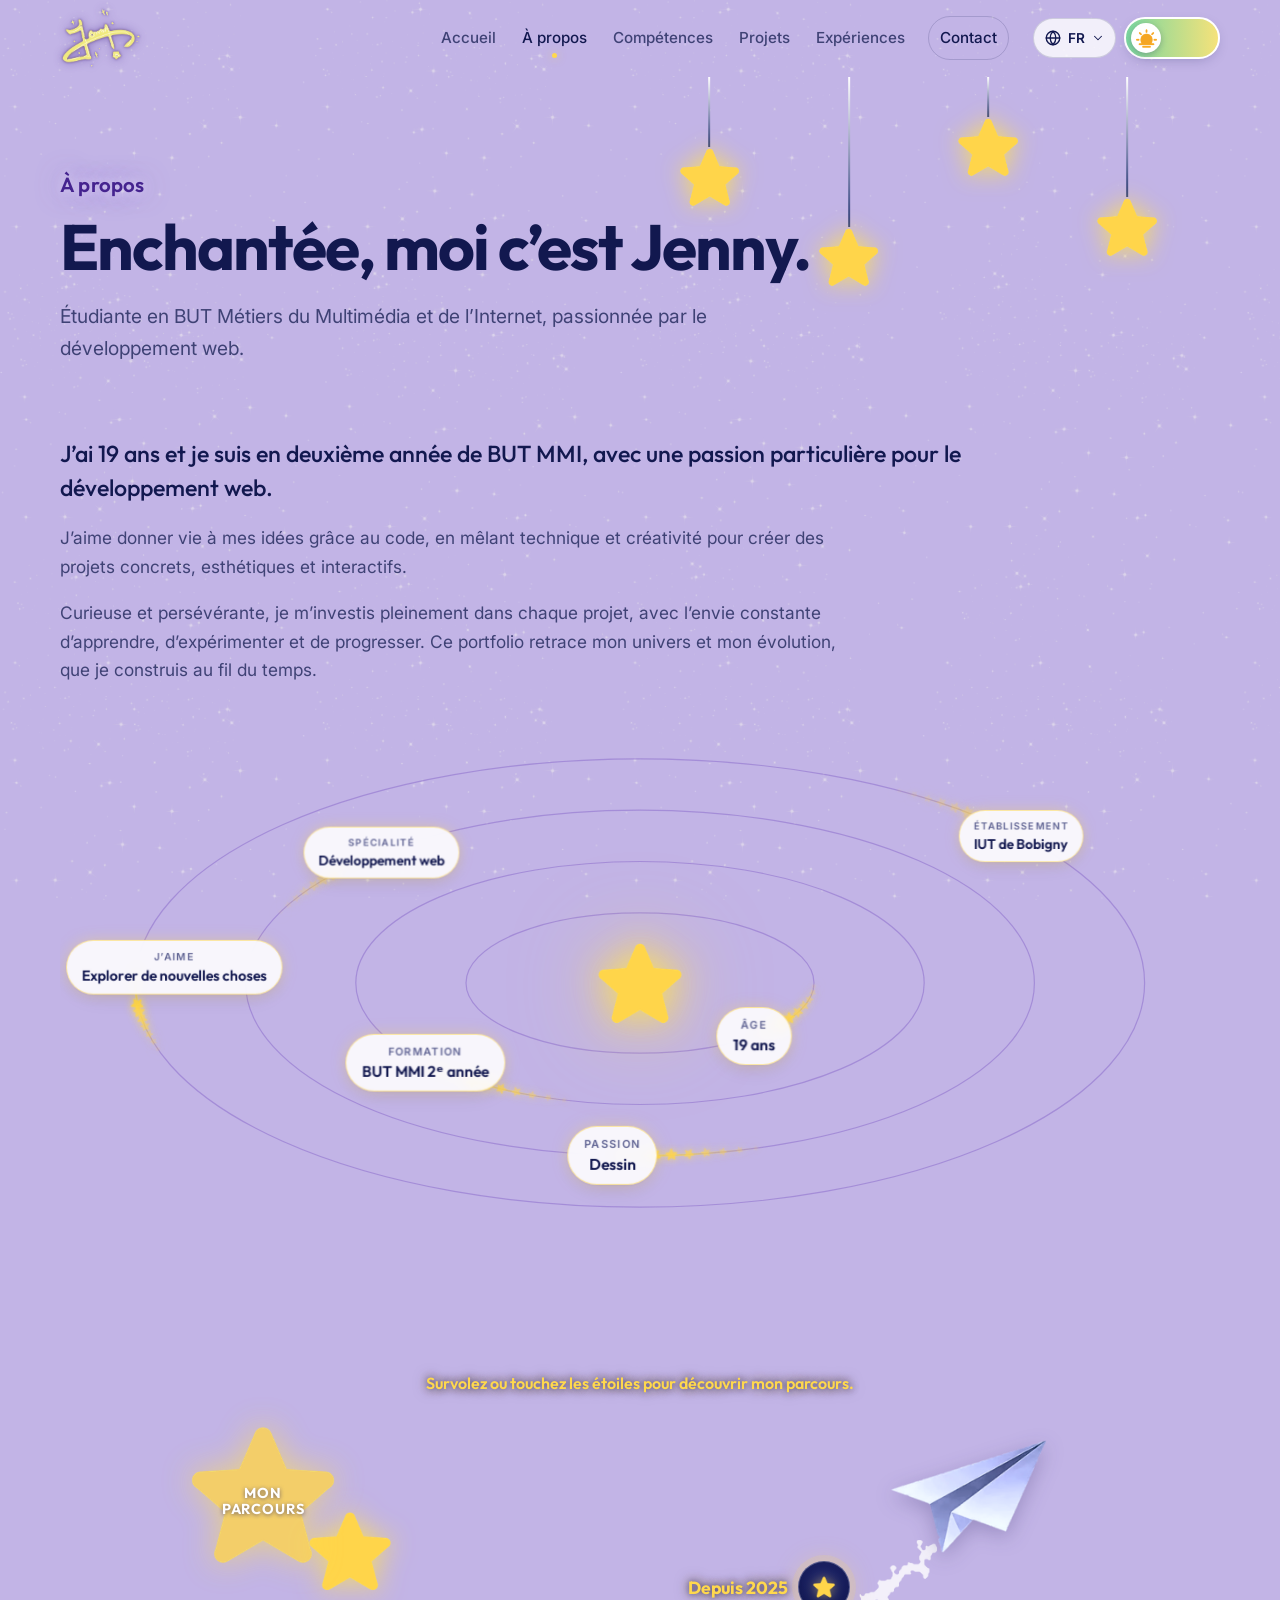
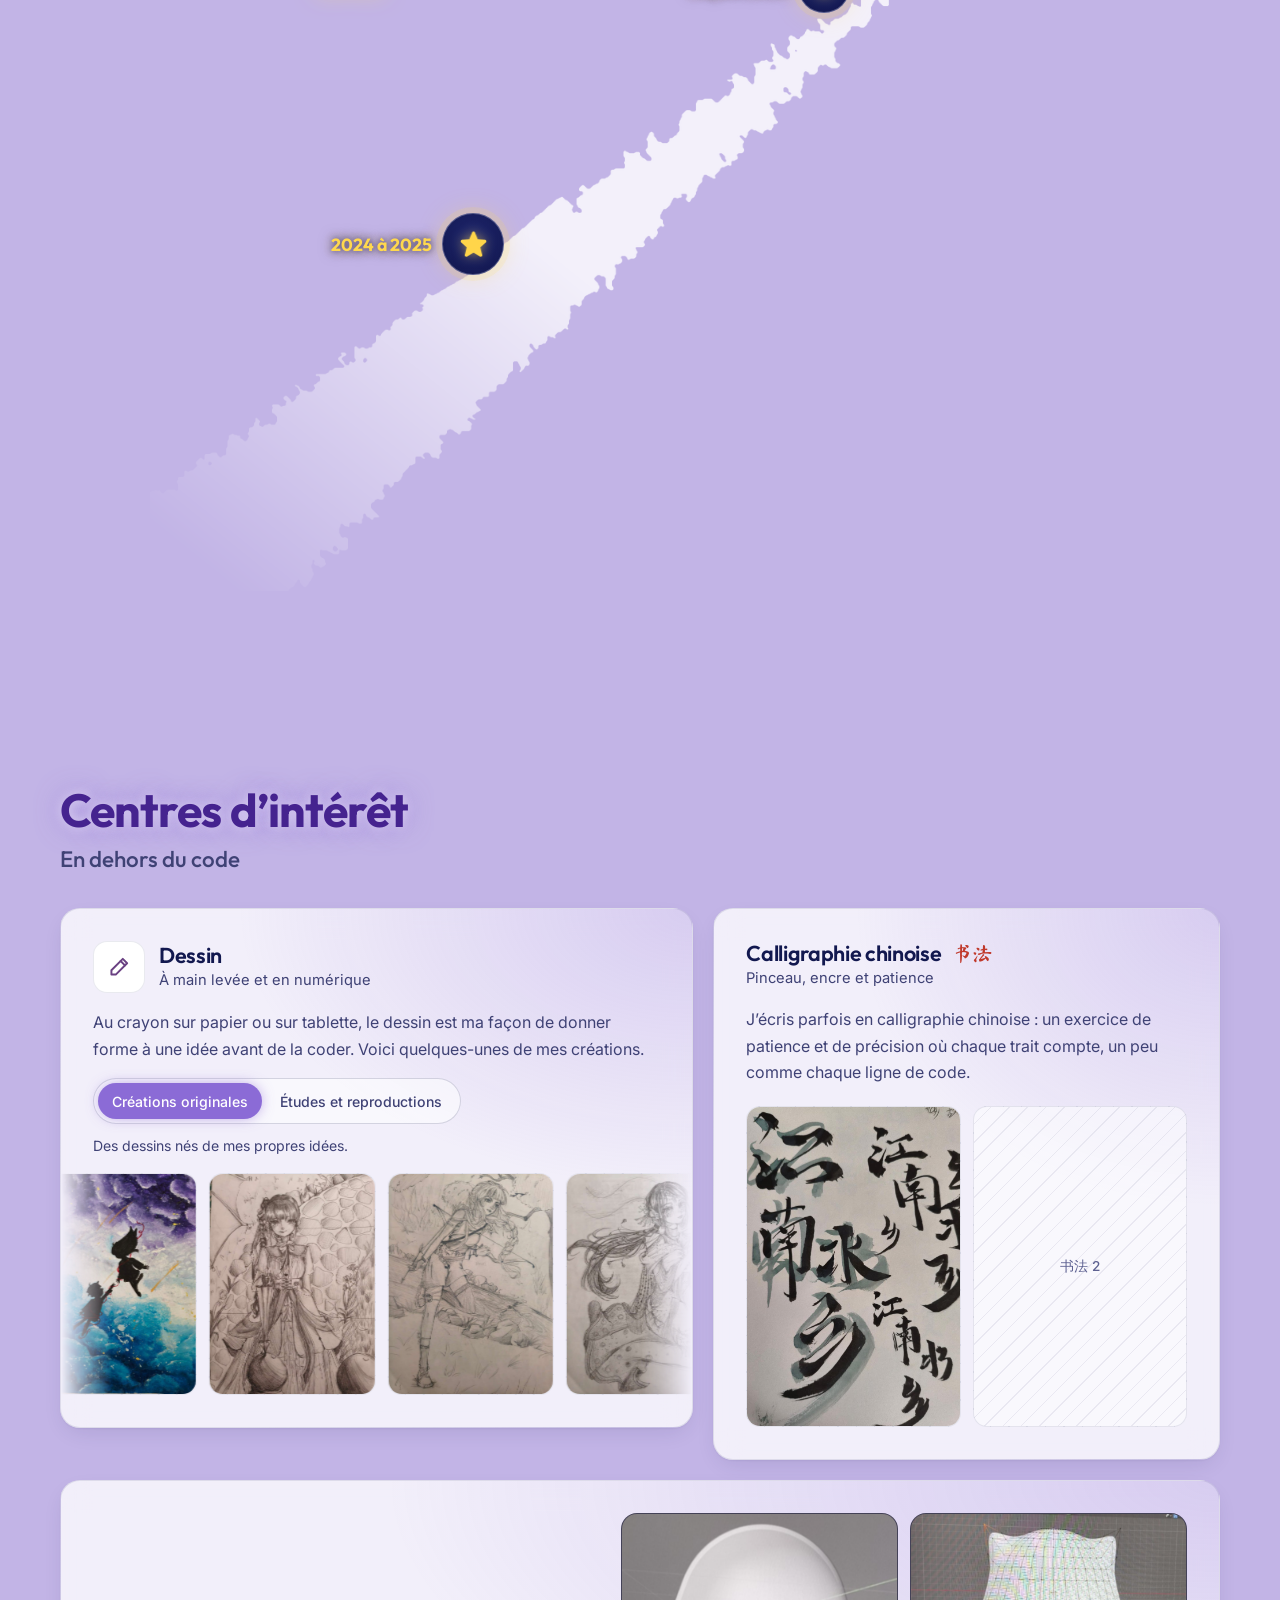
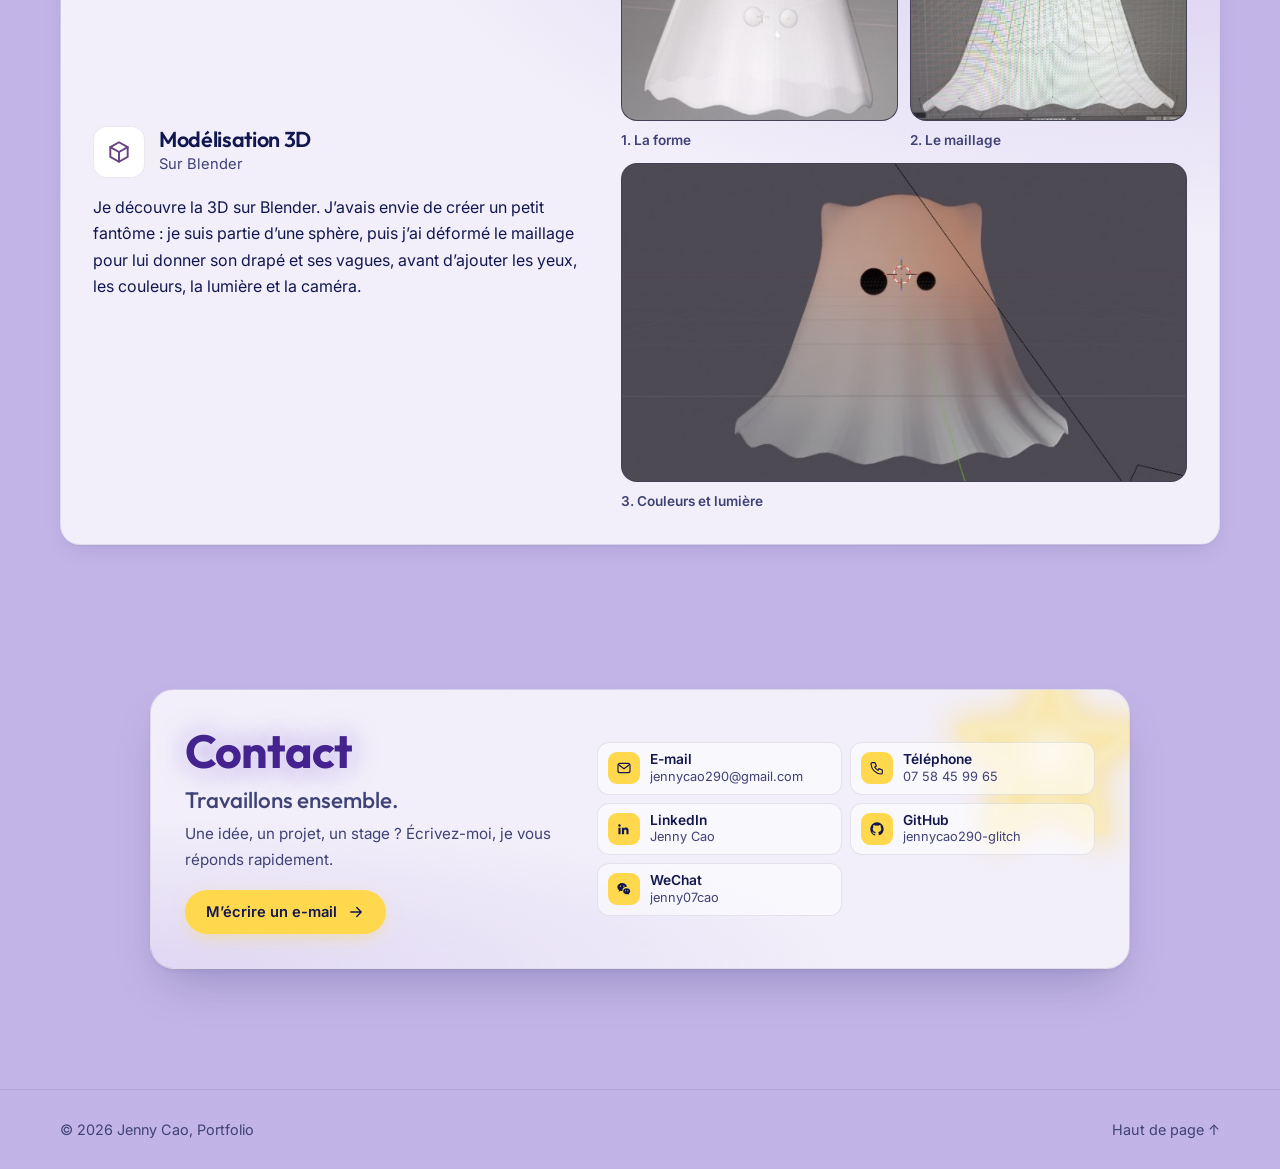
==== commit 8ba44a48: "Des texte modifiée et a revoir les interaction" ====
--- a/nouvportfolio/moi.html
+++ b/nouvportfolio/moi.html
@@ -39,8 +39,8 @@
   <div class="hangs "><button class="hang" type="button" style="left:56%;--h:70px" aria-expanded="false" aria-label="Étoile 1"><span class="line"></span><img class="hs" src="images/etoile.png" alt="" aria-hidden="true"><span class="bubble" data-i18n="phrase.0">Le ciel est un programme infini dont les étoiles sont les lignes de code.</span></button><button class="hang" type="button" style="left:68%;--h:150px" aria-expanded="false" aria-label="Étoile 2"><span class="line"></span><img class="hs" src="images/etoile.png" alt="" aria-hidden="true"><span class="bubble" data-i18n="phrase.1">Au cœur du néant, une seule ligne de code suffit à donner naissance à l’infini.</span></button><button class="hang" type="button" style="left:80%;--h:40px" aria-expanded="false" aria-label="Étoile 3"><span class="line"></span><img class="hs" src="images/etoile.png" alt="" aria-hidden="true"><span class="bubble" data-i18n="phrase.2">Chaque étoile est un pixel dans le code de l’univers.</span></button><button class="hang" type="button" style="left:92%;--h:120px" aria-expanded="false" aria-label="Étoile 4"><span class="line"></span><img class="hs" src="images/etoile.png" alt="" aria-hidden="true"><span class="bubble" data-i18n="phrase.3">while (universe) { create_stars(); } La création n’a jamais cessé.</span></button></div>
   <div class="container">
     <p class="eyebrow"><span data-i18n="m.eyebrow">À propos</span></p>
-    <h1><span data-i18n="m.title">Enchantée, moi c’est Jenny.</span></h1>
-    <p class="lead"><span data-i18n="m.lead">Étudiante en BUT Métiers du Multimédia et de l’Internet, passionnée par le développement web.</span></p>
+    <h1><span data-i18n="m.title">Hi ! moi c’est Jenny.</span></h1>
+    <p class="lead"><span data-i18n="m.lead">Étudiante en BUT Métiers du Multimédia et de l’Internet, passionnée par le développement web et la création.</span></p>
   </div>
 </section>
 
@@ -48,8 +48,8 @@
   <div class="container about">
     <div class="about-txt reveal">
       <p data-i18n="m.p1">J’ai 19 ans et je suis en deuxième année de BUT MMI, avec une passion particulière pour le développement web.</p>
-      <p data-i18n="m.p2">J’aime donner vie à mes idées grâce au code, en mêlant technique et créativité pour créer des projets concrets, esthétiques et interactifs.</p>
-      <p data-i18n="m.p3">Curieuse et persévérante, je m’investis pleinement dans chaque projet, avec l’envie constante d’apprendre, d’expérimenter et de progresser. Ce portfolio retrace mon univers et mon évolution, que je construis au fil du temps.</p>
+      <p data-i18n="m.p2">J’aime donner vie à mes idées et mes arts grâce au code, en mêlant technique et créativité pour créer des projets concrets, esthétiques et interactifs.</p>
+      <p data-i18n="m.p3">Curieuse et persévérante, je m’investis 200% dans chaque projet, avec l’envie constante d’apprendre, d’expérimenter et de progresser. Ce portfolio retrace mon univers et mon évolution, que je construis au fil du temps.</p>
       <div class="orbit-sys"><svg class="orbits" aria-hidden="true"></svg><img class="sun" src="images/etoile.png" alt="" aria-hidden="true"><ul class="orbiters"><li class="orbiter o0" data-o="0" data-p="0"><span data-i18n="m.f1l">Âge</span><strong data-i18n="m.f1v">19 ans</strong></li><li class="orbiter o1" data-o="1" data-p="1"><span data-i18n="m.f2l">Formation</span><strong data-i18n="m.f2v">BUT MMI 2ᵉ année</strong></li><li class="orbiter o2" data-o="2" data-p="2"><span data-i18n="m.f3l">Spécialité</span><strong data-i18n="m.f3v">Développement web</strong></li><li class="orbiter o3" data-o="3" data-p="3"><span data-i18n="m.f4l">Établissement</span><strong>IUT de Bobigny</strong></li><li class="orbiter o4" data-o="2" data-p="0.5"><span data-i18n="m.f5l">Passion</span><strong data-i18n="m.f5v">Dessin</strong></li><li class="orbiter o5" data-o="3" data-p="1.5"><span data-i18n="m.f6l">J’aime</span><strong data-i18n="m.f6v">Explorer de nouvelles choses</strong></li></ul></div>
     </div>
   </div>
@@ -57,7 +57,7 @@
 
 <section class="section parcours">
   <div class="container">
-    <p class="scene-hint reveal"><span data-i18n="m.hint">Survolez ou touchez les étoiles pour découvrir mon parcours.</span></p>
+    <p class="scene-hint reveal"><span data-i18n="m.hint">Essayez de survoler ou touchez les étoiles pour découvrir mon parcours.</span></p>
     <div class="scene reveal">
       <div class="stage">
       <img class="trail" src="images/fumee.png" alt="" aria-hidden="true">
@@ -104,10 +104,10 @@
           <span class="hb-ico pencil" aria-hidden="true"><svg viewBox="0 0 24 24"><path d="M15.5 4.5l4 4L9 19H5v-4L15.5 4.5Z"/><path d="M13.5 6.5l4 4"/></svg></span>
           <div><h3><span data-i18n="i.d1t">Dessin</span></h3><p class="muted"><span data-i18n="i.d1s">À main levée et en numérique</span></p></div>
         </div>
-        <p data-i18n="i.d1p">Au crayon sur papier ou sur tablette, le dessin est ma façon de donner forme à une idée avant de la coder. Voici quelques-unes de mes créations.</p>
+        <p data-i18n="i.d1p">Au crayon, peinture , aquarelle sur papier ou sur tablette, je dessine mes rêves et mes idées</p>
         <div class="draw-tabs" role="tablist" aria-label="Catégories de dessins">
           <button type="button" role="tab" aria-selected="true" data-cat="orig"><span data-i18n="i.cat1">Créations originales</span></button>
-          <button type="button" role="tab" aria-selected="false" data-cat="etude"><span data-i18n="i.cat2">Études et reproductions</span></button>
+          <button type="button" role="tab" aria-selected="false" data-cat="etude"><span data-i18n="i.cat2">Reproductions des oeuvres que j'admire</span></button>
         </div>
         <p class="draw-note muted" data-for="orig"><span data-i18n="i.n1">Des dessins nés de mes propres idées.</span></p>
         <p class="draw-note muted" data-for="etude" hidden><span data-i18n="i.n2">Des dessins refaits d’après des œuvres trouvées en ligne, pour m’entraîner.</span></p>
@@ -118,8 +118,8 @@
         <div class="hb-head">
           <div><h3><span data-i18n="i.c1t">Calligraphie chinoise</span> <span class="zh-t" lang="zh">书法</span></h3><p class="muted"><span data-i18n="i.c1s">Pinceau, encre et patience</span></p></div>
         </div>
-        <p data-i18n="i.c1p">J’écris parfois en calligraphie chinoise : un exercice de patience et de précision où chaque trait compte, un peu comme chaque ligne de code.</p>
-        <div class="arts two"><figure class="art"><span class="art-ph">书法 1</span><img src="images/calligraphie/calligraphie-1.jpg" alt="Calligraphie 1" loading="lazy" onerror="this.remove()"></figure><figure class="art"><span class="art-ph">书法 2</span><img src="images/calligraphie/calligraphie-2.jpg" alt="Calligraphie 2" loading="lazy" onerror="this.remove()"></figure></div>
+        <p data-i18n="i.c1p">J’écris parfois en calligraphie chinoise pour m'occuper </p>
+        <div class="arts two"><figure class="art"><span class="art-ph">书法</span><img src="images/calligraphie/calligraphie-1.jpg" alt="Calligraphie 1" loading="lazy" onerror="this.remove()"></figure><figure class="art"><span class="art-ph">书法 2</span><img src="images/calligraphie/calligraphie-2.jpg" alt="Calligraphie 2" loading="lazy" onerror="this.remove()"></figure></div>
         <span class="big-zh" aria-hidden="true">书法</span>
       </article>
       <article class="card hobby b3d reveal">
@@ -128,7 +128,7 @@
             <span class="hb-ico cube" aria-hidden="true"><svg viewBox="0 0 24 24"><path d="M12 3 20 7.5v9L12 21l-8-4.5v-9L12 3Z"/><path d="M4 7.5 12 12l8-4.5M12 12v9"/></svg></span>
             <div><h3><span data-i18n="i.b1t">Modélisation 3D</span></h3><p class="muted"><span data-i18n="i.b1s">Sur Blender</span></p></div>
           </div>
-          <p data-i18n="i.b1p">Je découvre la 3D sur Blender. J’avais envie de créer un petit fantôme : je suis partie d’une sphère, puis j’ai déformé le maillage pour lui donner son drapé et ses vagues, avant d’ajouter les yeux, les couleurs, la lumière et la caméra.</p>
+          <p data-i18n="i.b1p">Je découvre la 3D sur Blender , grâce à d'autre portfolio et des créations . J’avais envie de créer un petit fantôme grâce à un modèle retrouvé : je suis partie d’une sphère, puis j’ai déformé le maillage pour lui donner son drapé et ses vagues, avant d’ajouter les yeux, les couleurs, la lumière et la caméra.</p>
           <ul class="tool-list"></ul>
         </div>
         <div class="b3d-gal">
@@ -145,7 +145,7 @@
     <div class="contact-intro">
       <p class="eyebrow"><span data-i18n="c.eyebrow">Contact</span></p>
       <h2 id="contact-t"><span data-i18n="c.title">Travaillons ensemble.</span></h2>
-      <p class="muted"><span data-i18n="c.lead">Une idée, un projet, un stage ? Écrivez-moi, je vous réponds rapidement.</span></p>
+      <p class="muted"><span data-i18n="c.lead">Une idée, un projet, un stage ? Écrivez-moi! je vous réponds rapidement.</span></p>
       <a class="btn btn-primary" href="mailto:jennycao290@gmail.com"><span data-i18n="c.cta">M’écrire un e-mail</span><svg class="ic" viewBox="0 0 24 24" aria-hidden="true"><path d="M5 12h14M13 6l6 6-6 6"/></svg></a>
     </div>
     <div class="contact-list"><a class="c-item" href="mailto:jennycao290@gmail.com"><span class="c-ico"><svg viewBox="0 0 24 24" fill="none" stroke="currentColor" stroke-width="1.8" stroke-linecap="round" stroke-linejoin="round" aria-hidden="true"><rect x="3" y="5" width="18" height="14" rx="3"/><path d="m4 7 8 6 8-6"/></svg></span><span class="c-tx"><b data-i18n="c.mail">E-mail</b><span>jennycao290@gmail.com</span></span><span class="c-go"><svg class="ic" viewBox="0 0 24 24" aria-hidden="true"><path d="M5 12h14M13 6l6 6-6 6"/></svg></span></a><a class="c-item" href="tel:+33758459965"><span class="c-ico"><svg viewBox="0 0 24 24" fill="none" stroke="currentColor" stroke-width="1.8" stroke-linecap="round" stroke-linejoin="round" aria-hidden="true"><path d="M5 4h4l2 5-2.5 1.5a11 11 0 0 0 5 5L15 13l5 2v4a2 2 0 0 1-2 2A16 16 0 0 1 3 6a2 2 0 0 1 2-2Z"/></svg></span><span class="c-tx"><b data-i18n="c.tel">Téléphone</b><span>07 58 45 99 65</span></span><span class="c-go"><svg class="ic" viewBox="0 0 24 24" aria-hidden="true"><path d="M5 12h14M13 6l6 6-6 6"/></svg></span></a><a class="c-item" href="https://www.linkedin.com/in/jenny-cao-225264cj0" target="_blank" rel="noopener"><span class="c-ico"><svg viewBox="0 0 24 24" fill="currentColor" aria-hidden="true"><path d="M5.2 8.6a1.9 1.9 0 1 0 0-3.8 1.9 1.9 0 0 0 0 3.8ZM3.6 10h3.2v10H3.6V10Zm5.2 0h3v1.4c.5-.9 1.6-1.7 3.2-1.7 3.2 0 3.8 2.1 3.8 4.9V20h-3.2v-4.8c0-1.2 0-2.6-1.6-2.6s-1.9 1.2-1.9 2.5V20H8.8V10Z"/></svg></span><span class="c-tx"><b>LinkedIn</b><span>Jenny Cao</span></span><span class="c-go"><svg class="ic" viewBox="0 0 24 24" aria-hidden="true"><path d="M5 12h14M13 6l6 6-6 6"/></svg></span></a><a class="c-item" href="https://github.com/jennycao290-glitch" target="_blank" rel="noopener"><span class="c-ico"><svg viewBox="0 0 24 24" fill="currentColor" aria-hidden="true"><path d="M12 2C6.5 2 2 6.6 2 12.2c0 4.5 2.9 8.3 6.8 9.7.5.1.7-.2.7-.5v-1.7c-2.8.6-3.4-1.4-3.4-1.4-.5-1.2-1.1-1.5-1.1-1.5-.9-.6.1-.6.1-.6 1 .1 1.5 1 1.5 1 .9 1.6 2.4 1.1 3 .8.1-.7.4-1.1.6-1.4-2.2-.3-4.6-1.1-4.6-5 0-1.1.4-2 1-2.7-.1-.3-.4-1.3.1-2.7 0 0 .8-.3 2.8 1a9.5 9.5 0 0 1 5 0c1.9-1.3 2.8-1 2.8-1 .5 1.4.2 2.4.1 2.7.6.7 1 1.6 1 2.7 0 3.9-2.4 4.7-4.6 5 .4.3.7.9.7 1.8v2.6c0 .3.2.6.7.5A10.2 10.2 0 0 0 22 12.2C22 6.6 17.5 2 12 2Z"/></svg></span><span class="c-tx"><b>GitHub</b><span>jennycao290-glitch</span></span><span class="c-go"><svg class="ic" viewBox="0 0 24 24" aria-hidden="true"><path d="M5 12h14M13 6l6 6-6 6"/></svg></span></a><div class="c-item"><span class="c-ico"><svg viewBox="0 0 24 24" fill="currentColor" aria-hidden="true"><path d="M9.2 3C5.2 3 2 5.7 2 9.1c0 1.9 1 3.6 2.6 4.7L4 16l2.5-1.3c.8.2 1.7.4 2.7.4h.6c-.1-.4-.2-.8-.2-1.2 0-3 2.8-5.4 6.2-5.4h.6C15.9 5 12.9 3 9.2 3Zm-2.6 3.8a.9.9 0 1 1 0 1.8.9.9 0 0 1 0-1.8Zm5.2 0a.9.9 0 1 1 0 1.8.9.9 0 0 1 0-1.8ZM16 10.8c-3 0-5.3 2-5.3 4.5s2.4 4.5 5.3 4.5c.7 0 1.3-.1 1.9-.3l2 1-.5-1.8c1.2-.8 1.9-2 1.9-3.4 0-2.5-2.3-4.5-5.3-4.5Zm-1.8 2.9a.8.8 0 1 1 0 1.6.8.8 0 0 1 0-1.6Zm3.6 0a.8.8 0 1 1 0 1.6.8.8 0 0 1 0-1.6Z"/></svg></span><span class="c-tx"><b>WeChat</b><span>jenny07cao</span></span></div></div>
